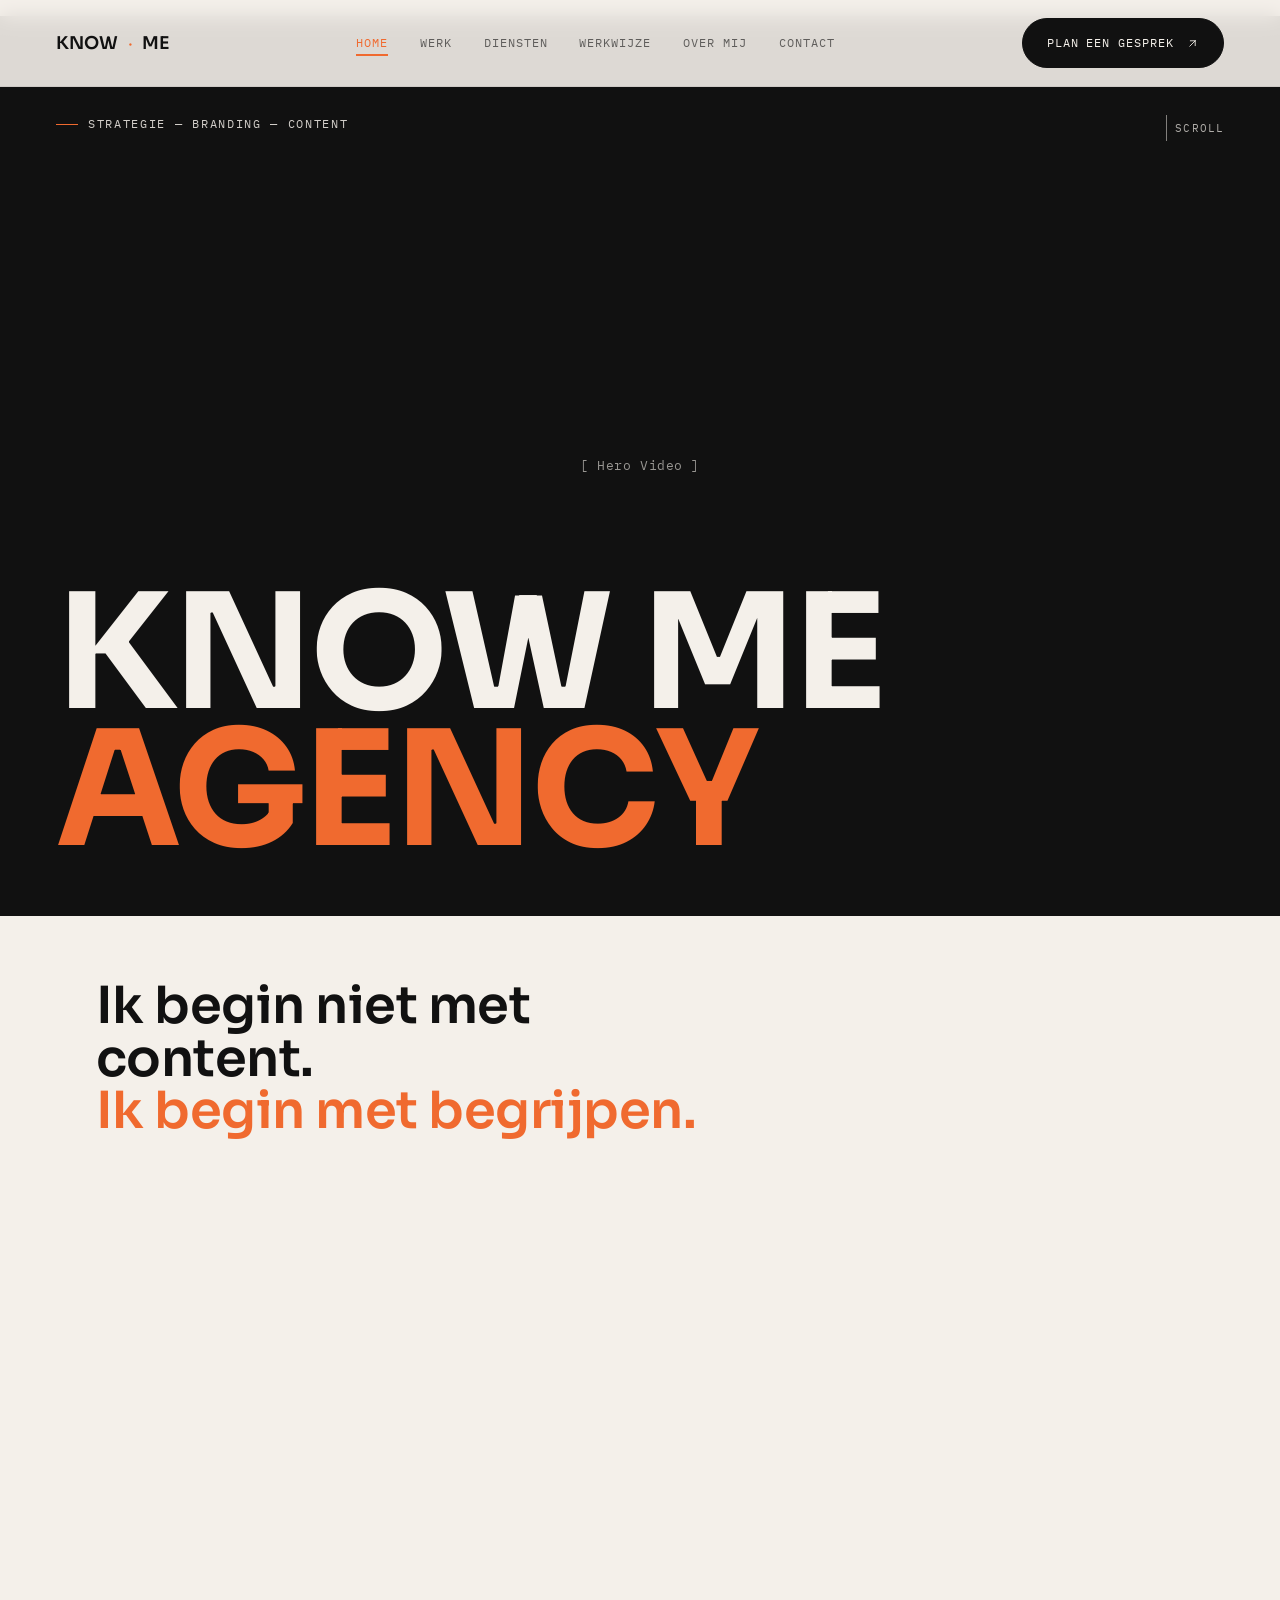
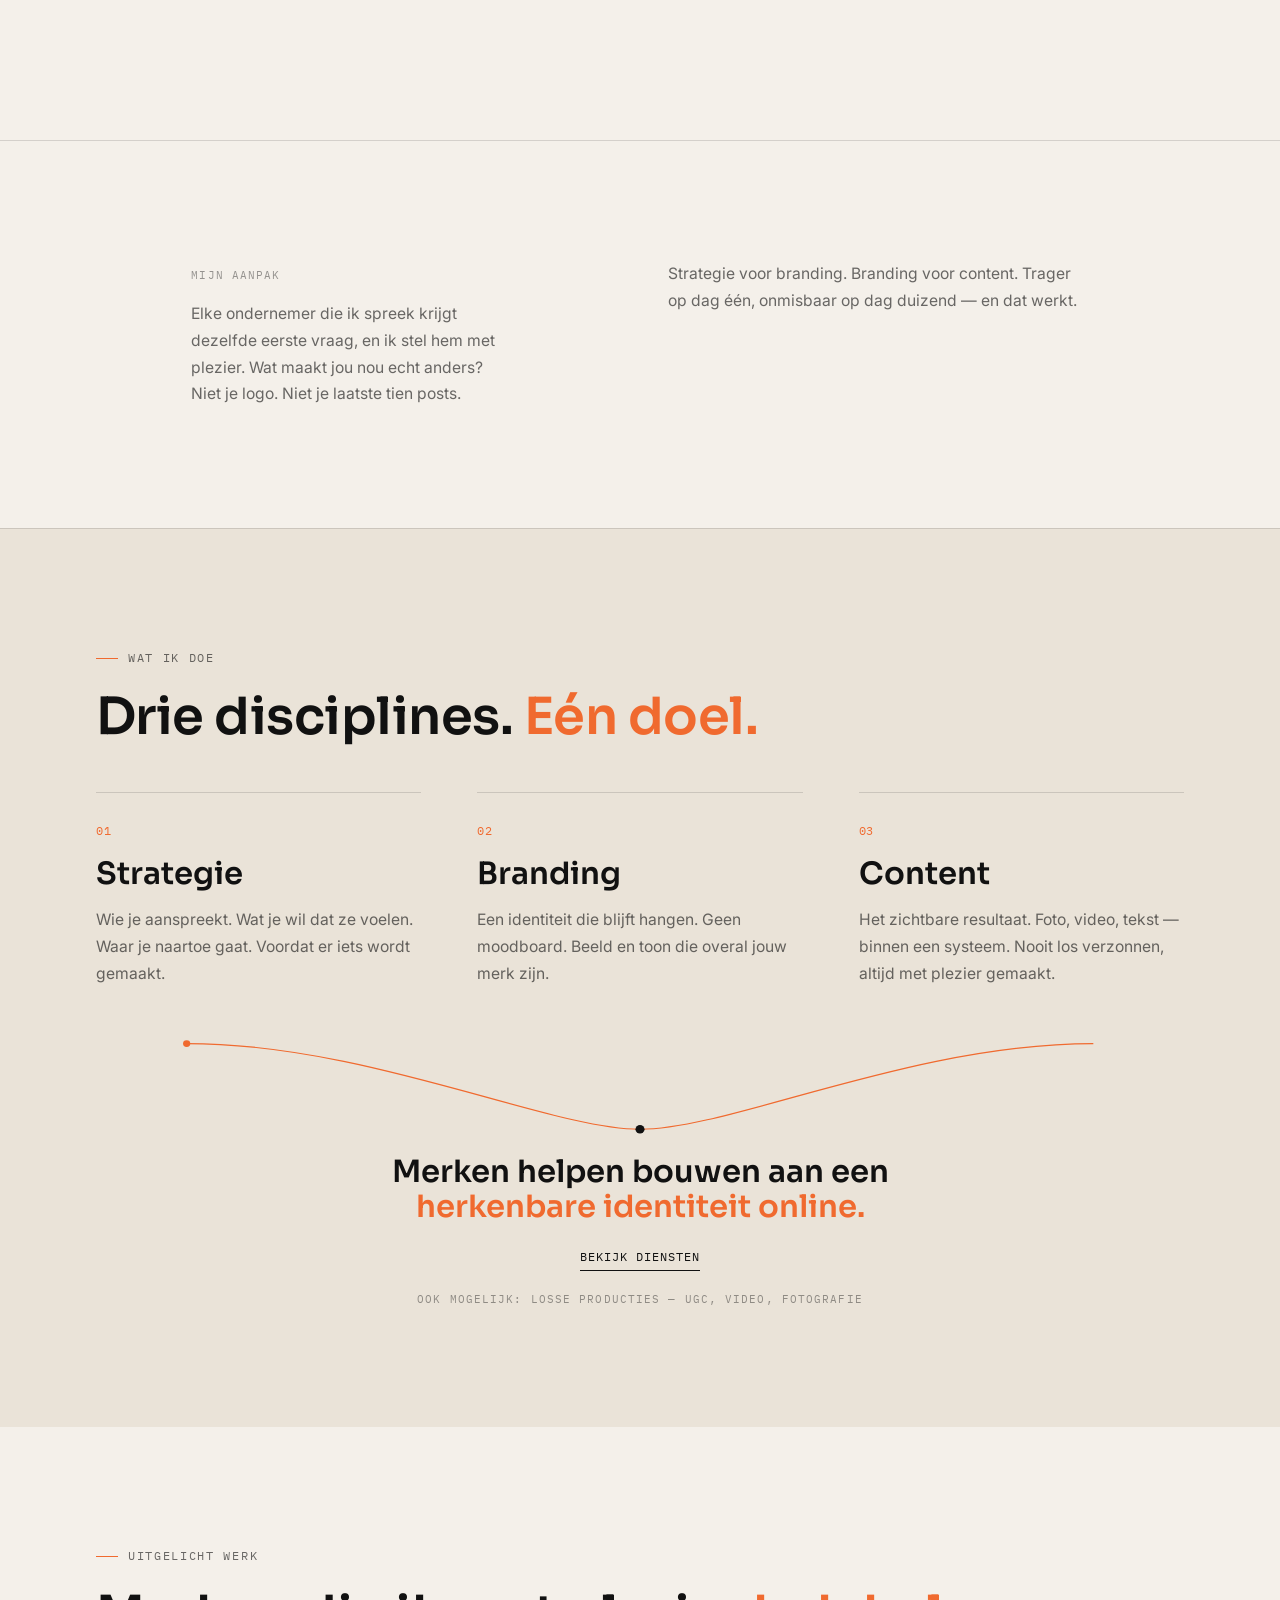
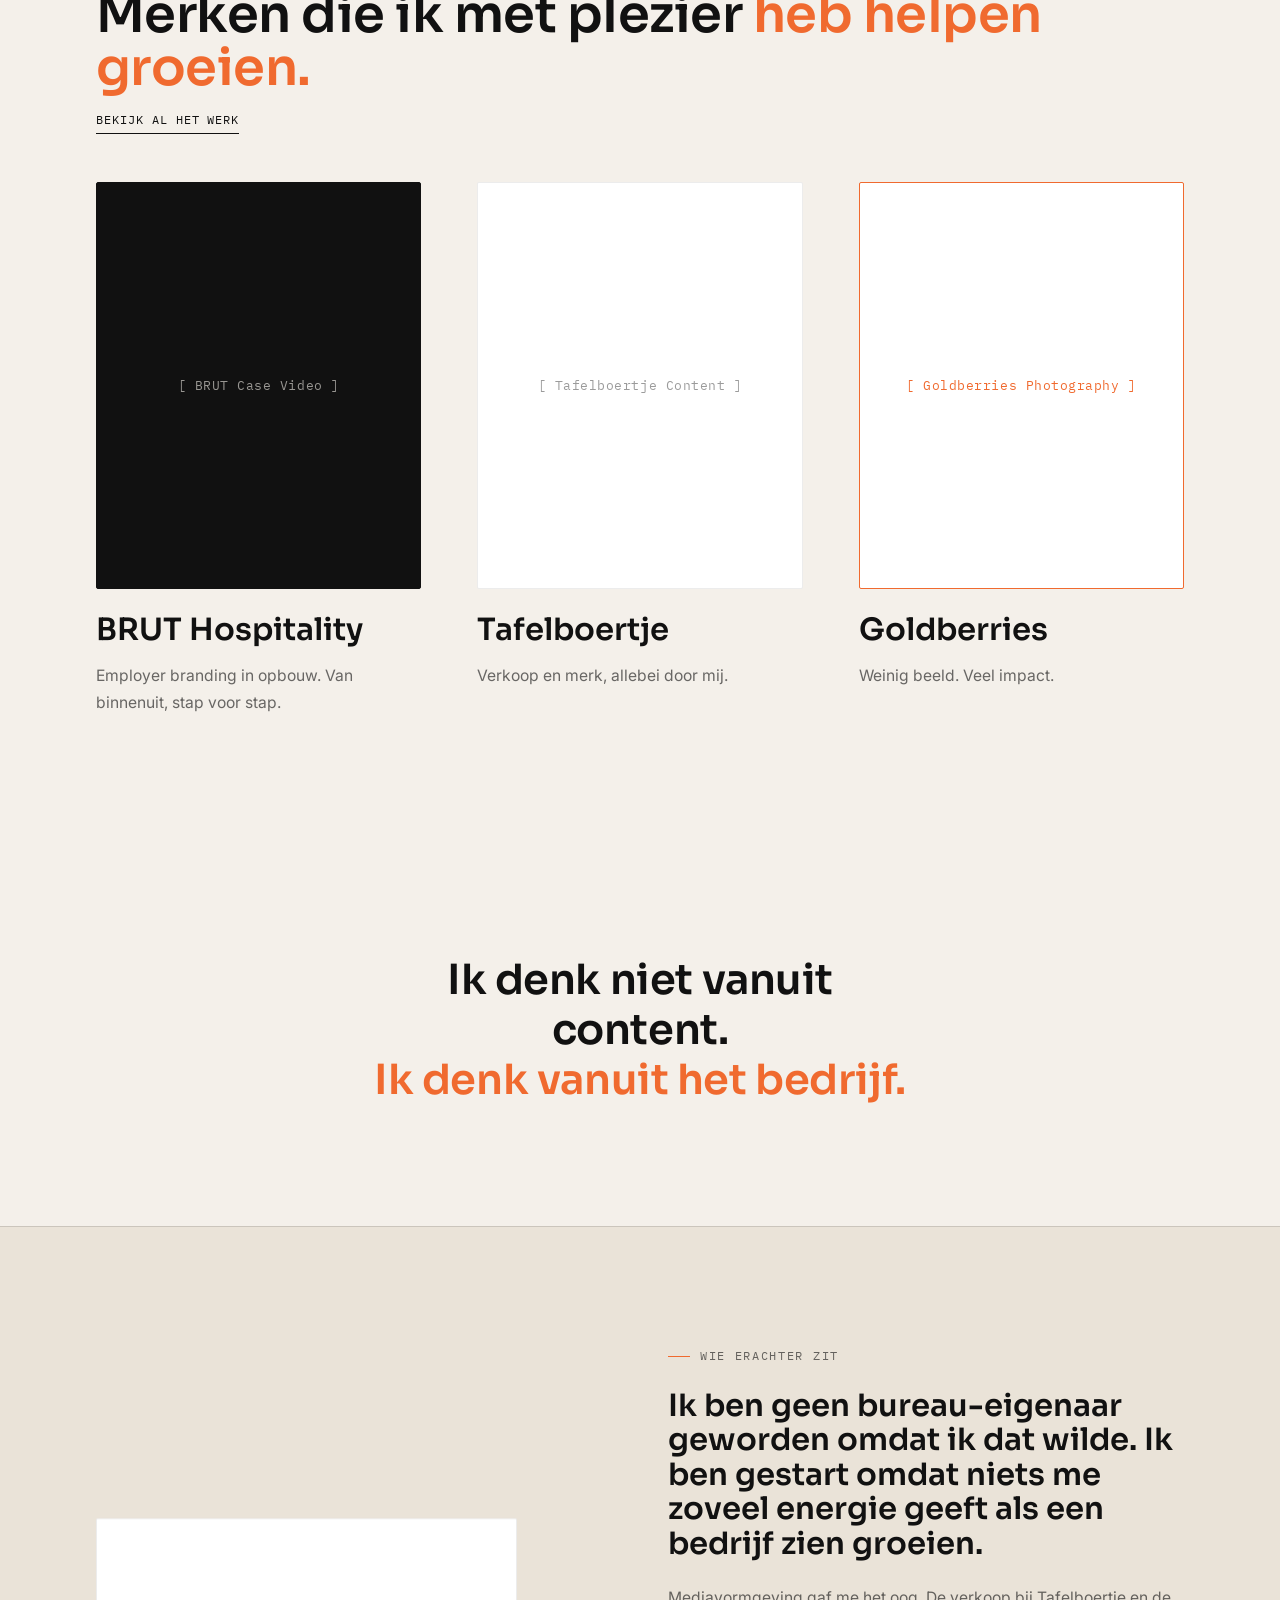
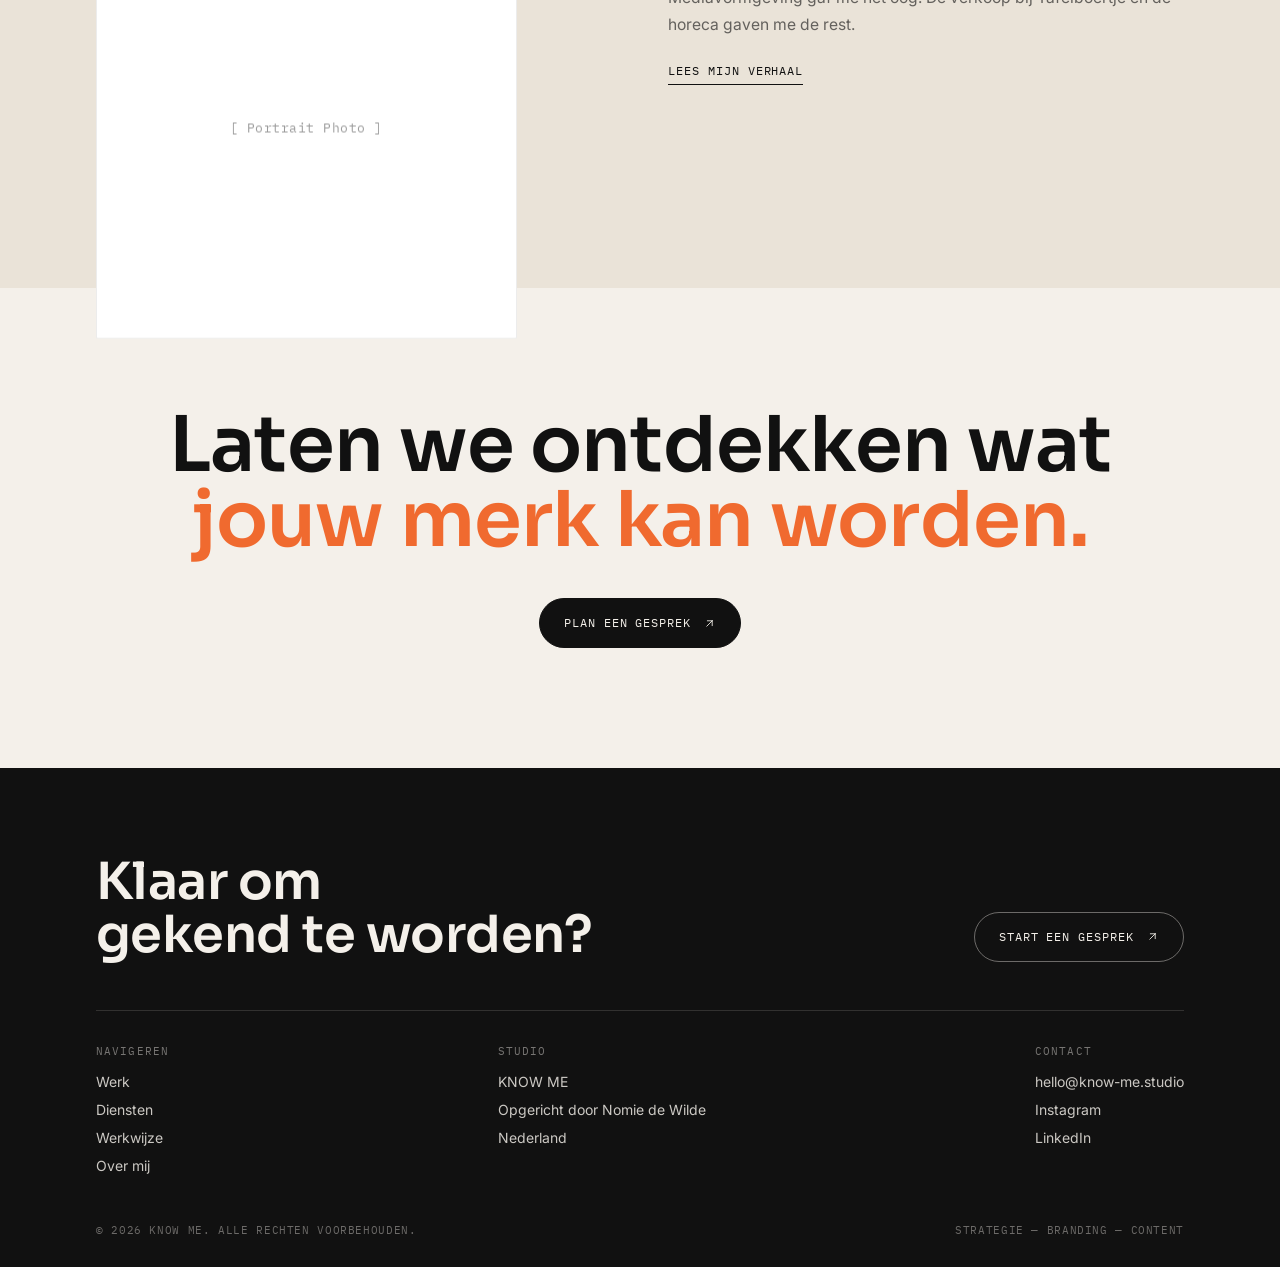
==== index.html @ 82c218c6 "Initial website" ====
<!doctype html>
<html lang="nl">
<head>
<meta charset="UTF-8">
<meta name="viewport" content="width=device-width, initial-scale=1.0">
<title>KNOW ME — Creatieve studio voor strategie, branding en content</title>
<meta name="description" content="KNOW ME is een creatieve studio opgericht door Nomie de Wilde. Ik begin niet met content — ik begin met begrijpen. Strategie, branding en content, in die volgorde.">
<link rel="canonical" href="https://www.know-me.studio/index.html">

<meta property="og:type" content="website">
<meta property="og:site_name" content="KNOW ME">
<meta property="og:title" content="KNOW ME — Creatieve studio voor strategie, branding en content">
<meta property="og:description" content="Ik begin niet met content. Ik begin met begrijpen. Strategie, branding en content — in die volgorde.">
<meta property="og:url" content="https://www.know-me.studio/index.html">
<meta property="og:image" content="https://www.know-me.studio/assets/images/og-image.jpg">
<meta property="og:locale" content="nl_NL">
<meta name="twitter:card" content="summary_large_image">
<meta name="twitter:title" content="KNOW ME — Creatieve studio voor strategie, branding en content">
<meta name="twitter:description" content="Ik begin niet met content. Ik begin met begrijpen.">
<meta name="twitter:image" content="https://www.know-me.studio/assets/images/og-image.jpg">

<meta name="theme-color" content="#111111">
<link rel="icon" href="favicon.ico" sizes="any">
<link rel="icon" href="assets/icons/favicon-32.png" type="image/png" sizes="32x32">
<link rel="apple-touch-icon" href="assets/icons/apple-touch-icon.png">
<link rel="manifest" href="site.webmanifest">

<link rel="preconnect" href="https://fonts.googleapis.com">
<link rel="preconnect" href="https://fonts.gstatic.com" crossorigin>
<link rel="stylesheet" href="assets/css/style.css">
</head>
<body>
<a href="#main" class="skip-link">Direct naar inhoud</a>

<header class="site-header">
  <a href="index.html" class="logo">KNOW<span class="dot">・</span>ME</a>
  <nav class="nav-desktop" aria-label="Hoofdnavigatie">
    <a href="index.html" aria-current="page">Home</a>
    <a href="work.html">Werk</a>
    <a href="services.html">Diensten</a>
    <a href="process.html">Werkwijze</a>
    <a href="about.html">Over mij</a>
    <a href="contact.html">Contact</a>
  </nav>
  <div class="nav-right">
    <a href="contact.html" class="btn">Plan een gesprek
      <svg class="arrow" viewBox="0 0 24 24" fill="none" stroke="currentColor" stroke-width="1.6" aria-hidden="true"><path d="M7 17L17 7M17 7H8M17 7V16" stroke-linecap="round" stroke-linejoin="round"/></svg>
    </a>
    <button class="nav-toggle" id="navToggle" aria-label="Menu openen" aria-expanded="false" aria-controls="navMobile"><span></span><span></span><span></span></button>
  </div>
</header>
<div class="nav-mobile" id="navMobile">
  <nav aria-label="Mobiele navigatie">
    <a href="index.html">Home</a>
    <a href="work.html">Werk</a>
    <a href="services.html">Diensten</a>
    <a href="process.html">Werkwijze</a>
    <a href="about.html">Over mij</a>
    <a href="contact.html">Contact</a>
  </nav>
</div>

<main id="main">

  <!--
    Hero media: replace the placeholder block below with the real video once available, e.g.
    <video autoplay muted loop playsinline poster="assets/images/hero-poster.jpg">
      <source src="assets/videos/hero.mp4" type="video/mp4">
    </video>
  -->
  <section class="hero-full">
    <div class="media tone-ink" aria-hidden="true"><span class="ph-label">[ Hero Video ]</span></div>
    <div class="hero-foot">
      <span class="eyebrow">Strategie — Branding — Content</span>
      <span class="scroll-cue"><span class="bar"></span>Scroll</span>
    </div>
    <div class="hero-copy">
      <h1 class="hero-word hero-mask"><span class="hero-word-inner">KNOW ME</span></h1>
      <h1 class="hero-word accent hero-mask"><span class="hero-word-inner">AGENCY</span></h1>
    </div>
  </section>

  <section class="section-tight">
    <div class="wrap">
      <p class="display-2" style="max-width:16ch;" data-reveal>Ik begin niet met content.<br><span class="italic">Ik begin met begrijpen.</span></p>
    </div>
  </section>

  <section class="section-mini">
    <div class="wrap">
      <div class="media ratio-cinema tone-ink" data-parallax="0.05" data-reveal><span class="ph-label">[ Behind the scenes ]</span></div>
    </div>
  </section>

  <section class="section divider">
    <div class="wrap">
      <div class="grid">
        <div style="grid-column:2 / span 4;" data-reveal>
          <span class="label">Mijn aanpak</span>
          <p class="body-m mt-16">Elke ondernemer die ik spreek krijgt dezelfde eerste vraag, en ik stel hem met plezier. Wat maakt jou nou echt anders? Niet je logo. Niet je laatste tien posts.</p>
        </div>
        <div style="grid-column:7 / span 5;" data-reveal>
          <p class="body-m">Strategie voor branding. Branding voor content. Trager op dag één, onmisbaar op dag duizend — en dat werkt.</p>
        </div>
      </div>
    </div>
  </section>

  <section class="section divider" style="background:var(--paper-deep);">
    <div class="wrap">
      <div class="eyebrow" data-reveal>Wat ik doe</div>
      <h2 class="display-2 mt-24" data-reveal>Drie disciplines. <span class="italic">Eén doel.</span></h2>
      <div class="grid mt-64" data-reveal-group>
        <div style="grid-column:span 4;" class="card" data-reveal><span class="seq-num" data-count="1">01</span><h3 class="display-3 mt-16">Strategie</h3><p class="body-m mt-16">Wie je aanspreekt. Wat je wil dat ze voelen. Waar je naartoe gaat. Voordat er iets wordt gemaakt.</p></div>
        <div style="grid-column:span 4;" class="card" data-reveal><span class="seq-num" data-count="2">02</span><h3 class="display-3 mt-16">Branding</h3><p class="body-m mt-16">Een identiteit die blijft hangen. Geen moodboard. Beeld en toon die overal jouw merk zijn.</p></div>
        <div style="grid-column:span 4;" class="card" data-reveal><span class="seq-num" data-count="3">03</span><h3 class="display-3 mt-16">Content</h3><p class="body-m mt-16">Het zichtbare resultaat. Foto, video, tekst — binnen een systeem. Nooit los verzonnen, altijd met plezier gemaakt.</p></div>
      </div>

      <div class="mt-64" data-reveal aria-hidden="true">
        <svg viewBox="0 0 1200 140" width="100%" height="120" preserveAspectRatio="none" style="overflow:visible;">
          <path id="converge-path" d="M 100 10 C 300 10, 500 110, 600 110 C 700 110, 900 10, 1100 10" fill="none" stroke="#F06A2F" stroke-width="1.4"/>
          <circle class="converge-dot" id="dot-start" cx="100" cy="10" r="4" fill="#F06A2F"/>
          <circle class="converge-dot" id="dot-mid" cx="600" cy="110" r="5" fill="#111111"/>
          <circle class="converge-dot" id="dot-end" cx="1100" cy="10" r="4" fill="#F06A2F"/>
        </svg>
      </div>

      <div class="grid" data-reveal>
        <div style="grid-column:4 / span 6;text-align:center;">
          <p class="display-3">Merken helpen bouwen aan een <span class="italic">herkenbare identiteit online.</span></p>
          <a href="services.html" class="text-link mt-32" style="margin-top:24px;">Bekijk diensten</a>
          <p class="label mt-24" style="margin-top:20px;">Ook mogelijk: losse producties — UGC, video, fotografie</p>
        </div>
      </div>
    </div>
  </section>

  <section class="section">
    <div class="wrap">
      <div class="flex justify-between items-center" style="flex-wrap:wrap;gap:16px;">
        <div><div class="eyebrow" data-reveal>Uitgelicht werk</div><h2 class="display-2 mt-24" data-reveal>Merken die ik met plezier <span class="italic">heb helpen groeien.</span></h2></div>
        <a href="work.html" class="text-link hide-mobile" data-reveal>Bekijk al het werk</a>
      </div>
      <div class="grid mt-64" data-reveal-group>
        <a href="case-brut.html" style="grid-column:span 4;" data-reveal>
          <div class="media ratio-portrait tone-ink"><span class="ph-label">[ BRUT Case Video ]</span></div>
          <h3 class="display-3 mt-24">BRUT Hospitality</h3><p class="body-m mt-16">Employer branding in opbouw. Van binnenuit, stap voor stap.</p>
        </a>
        <a href="case-tafelboertje.html" style="grid-column:span 4;" data-reveal>
          <div class="media ratio-portrait"><span class="ph-label">[ Tafelboertje Content ]</span></div>
          <h3 class="display-3 mt-24">Tafelboertje</h3><p class="body-m mt-16">Verkoop en merk, allebei door mij.</p>
        </a>
        <a href="case-goldberries.html" style="grid-column:span 4;" data-reveal>
          <div class="media ratio-portrait tone-accent"><span class="ph-label">[ Goldberries Photography ]</span></div>
          <h3 class="display-3 mt-24">Goldberries</h3><p class="body-m mt-16">Weinig beeld. Veel impact.</p>
        </a>
      </div>
    </div>
  </section>

  <section class="section pull-quote">
    <div class="wrap">
      <p data-reveal>Ik denk niet vanuit content.<br><span class="italic">Ik denk vanuit het bedrijf.</span></p>
    </div>
  </section>

  <section class="section divider" style="background:var(--paper-deep);">
    <div class="wrap">
      <div class="grid">
        <div style="grid-column:span 5;" data-reveal>
          <div class="media ratio-square" data-parallax="0.04"><span class="ph-label">[ Portrait Photo ]</span></div>
        </div>
        <div style="grid-column:7 / span 6;" data-reveal>
          <div class="eyebrow">Wie erachter zit</div>
          <p class="display-3 mt-24">Ik ben geen bureau-eigenaar geworden omdat ik dat wilde. Ik ben gestart omdat niets me zoveel energie geeft als een bedrijf zien groeien.</p>
          <p class="body-m mt-24">Mediavormgeving gaf me het oog. De verkoop bij Tafelboertje en de horeca gaven me de rest.</p>
          <a href="about.html" class="text-link mt-32" style="margin-top:24px;">Lees mijn verhaal</a>
        </div>
      </div>
    </div>
  </section>

  <section class="section">
    <div class="wrap" style="text-align:center;">
      <h2 class="display-1" data-reveal>Laten we ontdekken wat<br><span class="italic">jouw merk kan worden.</span></h2>
      <a href="contact.html" class="btn mt-64" style="margin-top:40px;" data-reveal>Plan een gesprek
        <svg class="arrow" viewBox="0 0 24 24" fill="none" stroke="currentColor" stroke-width="1.6" aria-hidden="true"><path d="M7 17L17 7M17 7H8M17 7V16" stroke-linecap="round" stroke-linejoin="round"/></svg>
      </a>
    </div>
  </section>

</main>

<footer class="site-footer">
  <div class="wrap">
    <div class="footer-cta">
      <h2 class="display-2">Klaar om<br>gekend te worden?</h2>
      <a href="contact.html" class="btn ghost" style="border-color:rgba(244,240,234,.4);color:var(--paper);">Start een gesprek
        <svg class="arrow" viewBox="0 0 24 24" fill="none" stroke="currentColor" stroke-width="1.6" aria-hidden="true"><path d="M7 17L17 7M17 7H8M17 7V16" stroke-linecap="round" stroke-linejoin="round"/></svg>
      </a>
    </div>
    <div class="footer-grid">
      <div class="footer-col"><span class="label">Navigeren</span><a href="work.html">Werk</a><a href="services.html">Diensten</a><a href="process.html">Werkwijze</a><a href="about.html">Over mij</a></div>
      <div class="footer-col"><span class="label">Studio</span><p>KNOW ME</p><p>Opgericht door Nomie de Wilde</p><p>Nederland</p></div>
      <div class="footer-col"><span class="label">Contact</span><a href="mailto:hello@know-me.studio">hello@know-me.studio</a><a href="https://instagram.com" target="_blank" rel="noopener noreferrer">Instagram</a><a href="https://linkedin.com" target="_blank" rel="noopener noreferrer">LinkedIn</a></div>
    </div>
    <div class="footer-bottom"><span>© <span data-year></span> KNOW ME. Alle rechten voorbehouden.</span><span>Strategie — Branding — Content</span></div>
  </div>
</footer>

<script src="assets/js/script.js"></script>
</body>
</html>
---- assets/css/style.css ----
/* ==========================================================================
   KNOW ME — production stylesheet
   Brand tokens: #F4F0EA / #111111 / #F06A2F / #FDCB93 / #FFFFFF
   Fonts: Sora (display) + Inter (body) + IBM Plex Mono (labels)
   ========================================================================== */

@import url('https://fonts.googleapis.com/css2?family=Sora:wght@400;500;600;700;800&family=Inter:wght@400;500;600&family=IBM+Plex+Mono:wght@400;500&display=swap');

:root{
  --paper:#F4F0EA; --paper-deep:#EAE3D8; --white:#FFFFFF;
  --ink:#111111; --ink-soft:rgba(17,17,17,.62); --ink-faint:rgba(17,17,17,.42);
  --accent:#F06A2F; --accent-soft:#FDCB93;
  --line:rgba(17,17,17,.14); --line-soft:rgba(17,17,17,.08);
  --display:'Sora','Neue Montreal',-apple-system,sans-serif;
  --body:'Inter',-apple-system,sans-serif;
  --mono:'IBM Plex Mono',ui-monospace,monospace;
  --gutter:clamp(20px,5vw,56px); --maxw:1200px; --ease:cubic-bezier(.16,.8,.24,1);
}

*{box-sizing:border-box;}
html{scroll-behavior:smooth;}
body{margin:0;background:var(--paper);color:var(--ink);font-family:var(--body);line-height:1.5;-webkit-font-smoothing:antialiased;}
img,svg{display:block;max-width:100%;}
a{color:inherit;text-decoration:none;}
button{font-family:inherit;cursor:pointer;}
ul{margin:0;padding:0;list-style:none;}
h1,h2,h3,p{margin:0;}
::selection{background:var(--accent);color:var(--white);}
.wrap{max-width:var(--maxw);margin:0 auto;padding:0 var(--gutter);}

/* skip link — accessibility */
.skip-link{position:absolute;left:-999px;top:auto;background:var(--ink);color:var(--paper);padding:12px 20px;z-index:1000;font-family:var(--mono);font-size:13px;border-radius:0 0 4px 0;}
.skip-link:focus{left:0;top:0;}

/* focus visibility */
a:focus-visible,button:focus-visible,input:focus-visible,textarea:focus-visible{outline:2px solid var(--accent);outline-offset:3px;}

.eyebrow{font-family:var(--mono);font-size:12px;letter-spacing:.14em;text-transform:uppercase;color:var(--ink-soft);display:flex;align-items:center;gap:10px;}
.eyebrow::before{content:'';width:22px;height:1px;background:var(--accent);display:inline-block;}
.display-1{font-family:var(--display);font-weight:600;font-size:clamp(2.3rem,6vw,5.6rem);line-height:.98;letter-spacing:-.01em;}
.display-2{font-family:var(--display);font-weight:600;font-size:clamp(1.9rem,4vw,3.4rem);line-height:1.03;letter-spacing:-.01em;}
.display-3{font-family:var(--display);font-weight:600;font-size:clamp(1.4rem,2.4vw,2.1rem);line-height:1.12;}
.italic{font-style:normal;font-weight:600;color:var(--accent);}
.lede{font-size:clamp(1.02rem,1.5vw,1.25rem);line-height:1.55;color:var(--ink-soft);max-width:46ch;}
.body-l{font-size:1.05rem;line-height:1.65;color:var(--ink-soft);max-width:56ch;}
.body-m{font-size:.98rem;line-height:1.7;color:var(--ink-soft);max-width:52ch;}
.label{font-family:var(--mono);font-size:11px;letter-spacing:.1em;text-transform:uppercase;color:var(--ink-faint);}

.btn{display:inline-flex;align-items:center;gap:12px;font-family:var(--mono);font-size:12px;letter-spacing:.08em;text-transform:uppercase;padding:15px 24px;border-radius:100px;background:var(--ink);color:var(--paper);border:1px solid var(--ink);transition:background .35s var(--ease),transform .35s var(--ease);}
.btn:hover{background:var(--accent);border-color:var(--accent);transform:translateY(-2px);}
.btn.ghost{background:transparent;color:var(--ink);border-color:var(--ink);}
.btn.ghost:hover{background:var(--ink);color:var(--paper);}
.btn svg{width:13px;height:13px;transition:transform .35s var(--ease);}
.btn:hover svg{transform:translate(3px,-3px);}
.text-link{display:inline-flex;align-items:center;gap:8px;font-family:var(--mono);font-size:12px;letter-spacing:.08em;text-transform:uppercase;padding-bottom:4px;border-bottom:1px solid var(--ink);border-top:none;border-left:none;border-right:none;background:none;cursor:pointer;color:var(--ink);transition:color .3s var(--ease),gap .3s var(--ease);}
.text-link:hover{color:var(--accent);border-color:var(--accent);gap:12px;}

/* ---------- nav ---------- */
.site-header{position:sticky;top:0;z-index:100;display:flex;align-items:center;justify-content:space-between;padding:18px var(--gutter);background:rgba(244,240,234,.9);backdrop-filter:blur(10px);border-bottom:1px solid var(--line-soft);}
.logo{font-family:var(--display);font-weight:600;font-size:1.1rem;display:flex;align-items:baseline;gap:6px;color:var(--ink);}
.logo .dot{color:var(--accent);font-size:.7em;}
.nav-desktop{display:flex;align-items:center;gap:32px;}
.nav-desktop a{font-family:var(--mono);font-size:12px;letter-spacing:.08em;text-transform:uppercase;background:none;border:none;padding:4px 0;color:var(--ink-soft);position:relative;transition:color .3s var(--ease);}
.nav-desktop a::after{content:'';position:absolute;left:0;right:100%;bottom:0;height:2px;background:var(--accent);transition:right .35s var(--ease);}
.nav-desktop a:hover,.nav-desktop a[aria-current="page"]{color:var(--accent);}
.nav-desktop a:hover::after,.nav-desktop a[aria-current="page"]::after{right:0;}
.nav-right{display:flex;align-items:center;gap:24px;}
.nav-toggle{display:none;width:42px;height:42px;border-radius:50%;border:1px solid var(--ink);background:transparent;position:relative;}
.nav-toggle span{position:absolute;left:12px;right:12px;height:1px;background:var(--ink);transition:transform .3s var(--ease),opacity .3s var(--ease);}
.nav-toggle span:nth-child(1){top:16px;} .nav-toggle span:nth-child(2){top:21px;} .nav-toggle span:nth-child(3){top:26px;}
.nav-toggle.open span:nth-child(1){transform:translateY(5px) rotate(45deg);}
.nav-toggle.open span:nth-child(2){opacity:0;}
.nav-toggle.open span:nth-child(3){transform:translateY(-5px) rotate(-45deg);}
.nav-mobile{position:fixed;inset:0;top:65px;z-index:99;background:var(--ink);color:var(--paper);display:none;flex-direction:column;justify-content:center;padding:var(--gutter);}
.nav-mobile.open{display:flex;}
.nav-mobile a{font-family:var(--display);font-size:2rem;font-weight:600;padding:12px 0;border-bottom:1px solid rgba(244,240,234,.15);display:block;color:var(--paper);}
@media (max-width:900px){ .nav-desktop,.nav-right .btn{display:none;} .nav-toggle{display:block;} }

/* ---------- layout ---------- */
section{position:relative;}
.section{padding:clamp(56px,10vw,120px) 0;}
.section-tight{padding:clamp(32px,5vw,64px) 0;}
.section-mini{padding:clamp(20px,3vw,36px) 0;}
.divider{border-top:1px solid var(--line);}
.grid{display:grid;gap:var(--gutter);grid-template-columns:repeat(12,1fr);}
@media (max-width:900px){ .grid{grid-template-columns:repeat(4,1fr);} .grid>*{grid-column:1/-1 !important;} }

/* ---------- full-screen hero ---------- */
.hero-full{height:100svh;min-height:560px;position:relative;overflow:hidden;margin-top:-71px;padding-top:71px;}
.hero-full .media{position:absolute;inset:0;border-radius:0;border:0;height:100%;}
.hero-full video{position:absolute;inset:0;width:100%;height:100%;object-fit:cover;}
.hero-copy{position:absolute;left:0;right:0;bottom:0;padding:0 var(--gutter) clamp(28px,5vw,56px);z-index:2;}
.hero-word{font-family:var(--display);font-weight:700;letter-spacing:-.02em;line-height:.86;font-size:clamp(3.4rem,13vw,10rem);color:var(--paper);}
.hero-word.accent{color:var(--accent);}
.hero-foot{position:absolute;left:0;right:0;top:calc(71px + clamp(16px,3vw,28px));padding:0 var(--gutter);z-index:2;display:flex;justify-content:space-between;align-items:flex-start;gap:16px;flex-wrap:wrap;}
.hero-foot .eyebrow{color:rgba(244,240,234,.85);}
.hero-foot .eyebrow::before{background:var(--accent);}
.scroll-cue{font-family:var(--mono);font-size:11px;letter-spacing:.1em;text-transform:uppercase;color:rgba(244,240,234,.7);display:flex;align-items:center;gap:8px;}
.scroll-cue .bar{width:1px;height:26px;background:rgba(244,240,234,.5);position:relative;overflow:hidden;}
.scroll-cue .bar::after{content:'';position:absolute;top:-100%;left:0;right:0;height:100%;background:var(--accent);animation:scrollcue 1.8s var(--ease) infinite;}
@keyframes scrollcue{0%{top:-100%;}60%{top:100%;}100%{top:100%;}}

/* ---------- media placeholders (swap for real photography/video when available) ---------- */
.media{position:relative;overflow:hidden;border-radius:2px;background:var(--white);border:1px solid var(--line-soft);display:flex;align-items:center;justify-content:center;}
.media.tone-accent{background:var(--white);border:1px solid var(--accent);}
.media.tone-ink{background:var(--ink);border:1px solid var(--ink);}
.media .ph-label{font-family:var(--mono);font-size:clamp(11px,1.1vw,13px);letter-spacing:.04em;color:var(--ink-faint);text-align:center;padding:16px;}
.media.tone-ink .ph-label{color:rgba(244,240,234,.6);}
.media.tone-accent .ph-label{color:var(--accent);}
.media.ratio-square{aspect-ratio:1/1;} .media.ratio-portrait{aspect-ratio:4/5;} .media.ratio-wide{aspect-ratio:16/9;}
.media.ratio-hero{aspect-ratio:5/6;} .media.ratio-cinema{aspect-ratio:21/9;} .media.ratio-tall{aspect-ratio:3/4;}

/* ---------- scroll reveals ---------- */
[data-reveal]{opacity:0;transform:translateY(22px);transition:opacity .7s var(--ease),transform .7s var(--ease);}
[data-reveal].in{opacity:1;transform:translateY(0);}
[data-reveal-group] [data-reveal]{transition-delay:var(--d,0ms);}

.card{border-top:1px solid var(--line);padding-top:24px;}
.seq-num{font-family:var(--mono);font-size:12px;color:var(--accent);letter-spacing:.05em;}

.pull-quote{text-align:center;}
.pull-quote p{font-family:var(--display);font-weight:600;font-size:clamp(1.5rem,3.4vw,2.6rem);line-height:1.2;letter-spacing:-.01em;max-width:18ch;margin:0 auto;}

/* ---------- footer ---------- */
.site-footer{background:var(--ink);color:var(--paper);padding:clamp(48px,7vw,88px) 0 28px;}
.site-footer a,.site-footer button{color:var(--paper);}
.footer-cta{display:flex;align-items:flex-end;justify-content:space-between;gap:32px;flex-wrap:wrap;padding-bottom:48px;border-bottom:1px solid rgba(244,240,234,.14);margin-bottom:32px;}
.footer-grid{display:flex;justify-content:space-between;gap:32px;flex-wrap:wrap;}
.footer-col .label{color:rgba(244,240,234,.45);margin-bottom:12px;display:block;}
.footer-col a,.footer-col p{font-size:14px;color:rgba(244,240,234,.82);display:block;margin-bottom:7px;}
.footer-col a:hover{color:var(--accent-soft);}
.footer-bottom{display:flex;justify-content:space-between;align-items:center;margin-top:40px;flex-wrap:wrap;gap:12px;font-family:var(--mono);font-size:10.5px;letter-spacing:.06em;text-transform:uppercase;color:rgba(244,240,234,.4);}

/* ---------- case studies ---------- */
.case-meta{display:flex;flex-wrap:wrap;gap:36px;padding:26px 0;border-top:1px solid var(--line);border-bottom:1px solid var(--line);}
.case-meta .item .label{margin-bottom:6px;display:block;}
.case-meta .item p{font-size:14px;}
.quote-block{border-left:2px solid var(--accent);padding-left:24px;}
.quote-block p{font-family:var(--display);font-weight:600;font-size:clamp(1.2rem,2vw,1.7rem);line-height:1.35;color:var(--ink);}
.quote-block cite{display:block;margin-top:14px;font-family:var(--mono);font-style:normal;font-size:10.5px;letter-spacing:.08em;text-transform:uppercase;color:var(--ink-faint);}
.case-pagination{display:flex;justify-content:space-between;gap:20px;flex-wrap:wrap;padding:28px 0;}
.case-pagination a{font-family:var(--mono);font-size:11px;letter-spacing:.08em;text-transform:uppercase;display:flex;flex-direction:column;gap:6px;color:var(--ink);}
.case-pagination a span:first-child{color:var(--ink-faint);}
.case-pagination a span:last-child{font-family:var(--display);font-weight:600;font-size:1.3rem;letter-spacing:0;text-transform:none;}
.case-pagination a.next{align-items:flex-end;text-align:right;}
.case-pagination a:hover span:last-child{color:var(--accent);}
.case-section{padding:clamp(48px,8vw,96px) 0;}

/* ---------- contact form ---------- */
.field{position:relative;margin-bottom:26px;}
.field input,.field textarea{width:100%;background:transparent;border:0;border-bottom:1px solid var(--line);padding:12px 2px;font-family:var(--body);font-size:1rem;color:var(--ink);resize:vertical;transition:border-color .3s var(--ease);}
.field textarea{min-height:100px;}
.field input:focus,.field textarea:focus{border-color:var(--ink);outline:none;}
.field label{font-family:var(--mono);font-size:10.5px;letter-spacing:.08em;text-transform:uppercase;color:var(--ink-faint);display:block;margin-bottom:8px;}
.form-status{font-family:var(--mono);font-size:11px;letter-spacing:.06em;color:var(--ink-faint);margin-top:16px;display:none;}
.form-status.show{display:block;}

/* ---------- utilities ---------- */
.mt-16{margin-top:16px;} .mt-24{margin-top:24px;} .mt-32{margin-top:32px;} .mt-48{margin-top:40px;} .mt-64{margin-top:48px;}
.flex{display:flex;} .items-center{align-items:center;} .justify-between{justify-content:space-between;}
.gap-16{gap:16px;} .gap-24{gap:24px;}
.hide-mobile{}
@media(max-width:700px){ .hide-mobile{display:none;} .hero-word{font-size:clamp(2.6rem,15vw,4rem);} }
.arrow{width:13px;height:13px;}

/* ---------- premium motion: hero cinematic zoom + text reveal ---------- */
.hero-full .media{animation:heroZoom 25s ease-out forwards;}
@keyframes heroZoom{from{transform:scale(1.12);}to{transform:scale(1);}}
.hero-mask{overflow:hidden;}
.hero-word-inner{display:block;transform:translateY(115%);animation:heroWordIn 1.1s cubic-bezier(.16,.8,.24,1) forwards;animation-delay:.15s;}
.hero-word.accent .hero-word-inner{animation-delay:.32s;}
@keyframes heroWordIn{to{transform:translateY(0);}}

/* eyebrow: line draws in on reveal instead of sitting there static */
.eyebrow[data-reveal]::before{width:0;transition:width .6s var(--ease) .15s;}
.eyebrow[data-reveal].in::before{width:22px;}

/* parallax hook (JS-driven) */
[data-parallax]{will-change:transform;}

/* process: line draws downward as you scroll through the steps; milestones appear as it reaches them */
#processTrack{position:relative;}
.process-thread{position:absolute;left:27px;top:0;bottom:0;width:2px;background:var(--line);z-index:0;}
.process-thread-fill{position:absolute;top:0;left:0;width:100%;height:0%;background:var(--accent);}
@media(max-width:900px){ .process-thread{display:none;} }
#processTrack .milestone{opacity:0;transform:translateX(-14px);transition:opacity .55s var(--ease),transform .55s var(--ease);position:relative;z-index:1;}
#processTrack .milestone.milestone-in{opacity:1;transform:translateX(0);}

/* image reveal mask: media wipes into view instead of fading like text does */
.media[data-reveal]{opacity:1;transform:none;clip-path:inset(0 0 100% 0);transition:clip-path .9s var(--ease);}
.media[data-reveal].in{clip-path:inset(0 0 0% 0);}

/* signature orange line: dots grow in, choreographed by JS, never on hover, never looping */
.converge-dot{opacity:0;transform:scale(.25);transform-box:fill-box;transform-origin:center;transition:opacity .5s var(--ease),transform .55s cubic-bezier(.34,1.4,.64,1);}
.converge-dot.in{opacity:1;transform:scale(1);}

/* proof strip inside case studies: strategy documents, canva files, meta ads, etc. */
.proof-strip{display:grid;grid-template-columns:repeat(auto-fit,minmax(150px,1fr));gap:var(--gutter);}
.proof-strip .media{aspect-ratio:4/3;}

@media (prefers-reduced-motion: reduce){
  .hero-full .media{animation:none;}
  .hero-word-inner{animation:none;transform:none;}
  .scroll-cue .bar::after{animation:none;}
  [data-reveal]{transition:opacity .3s linear;transform:none;}
  html{scroll-behavior:auto;}
}
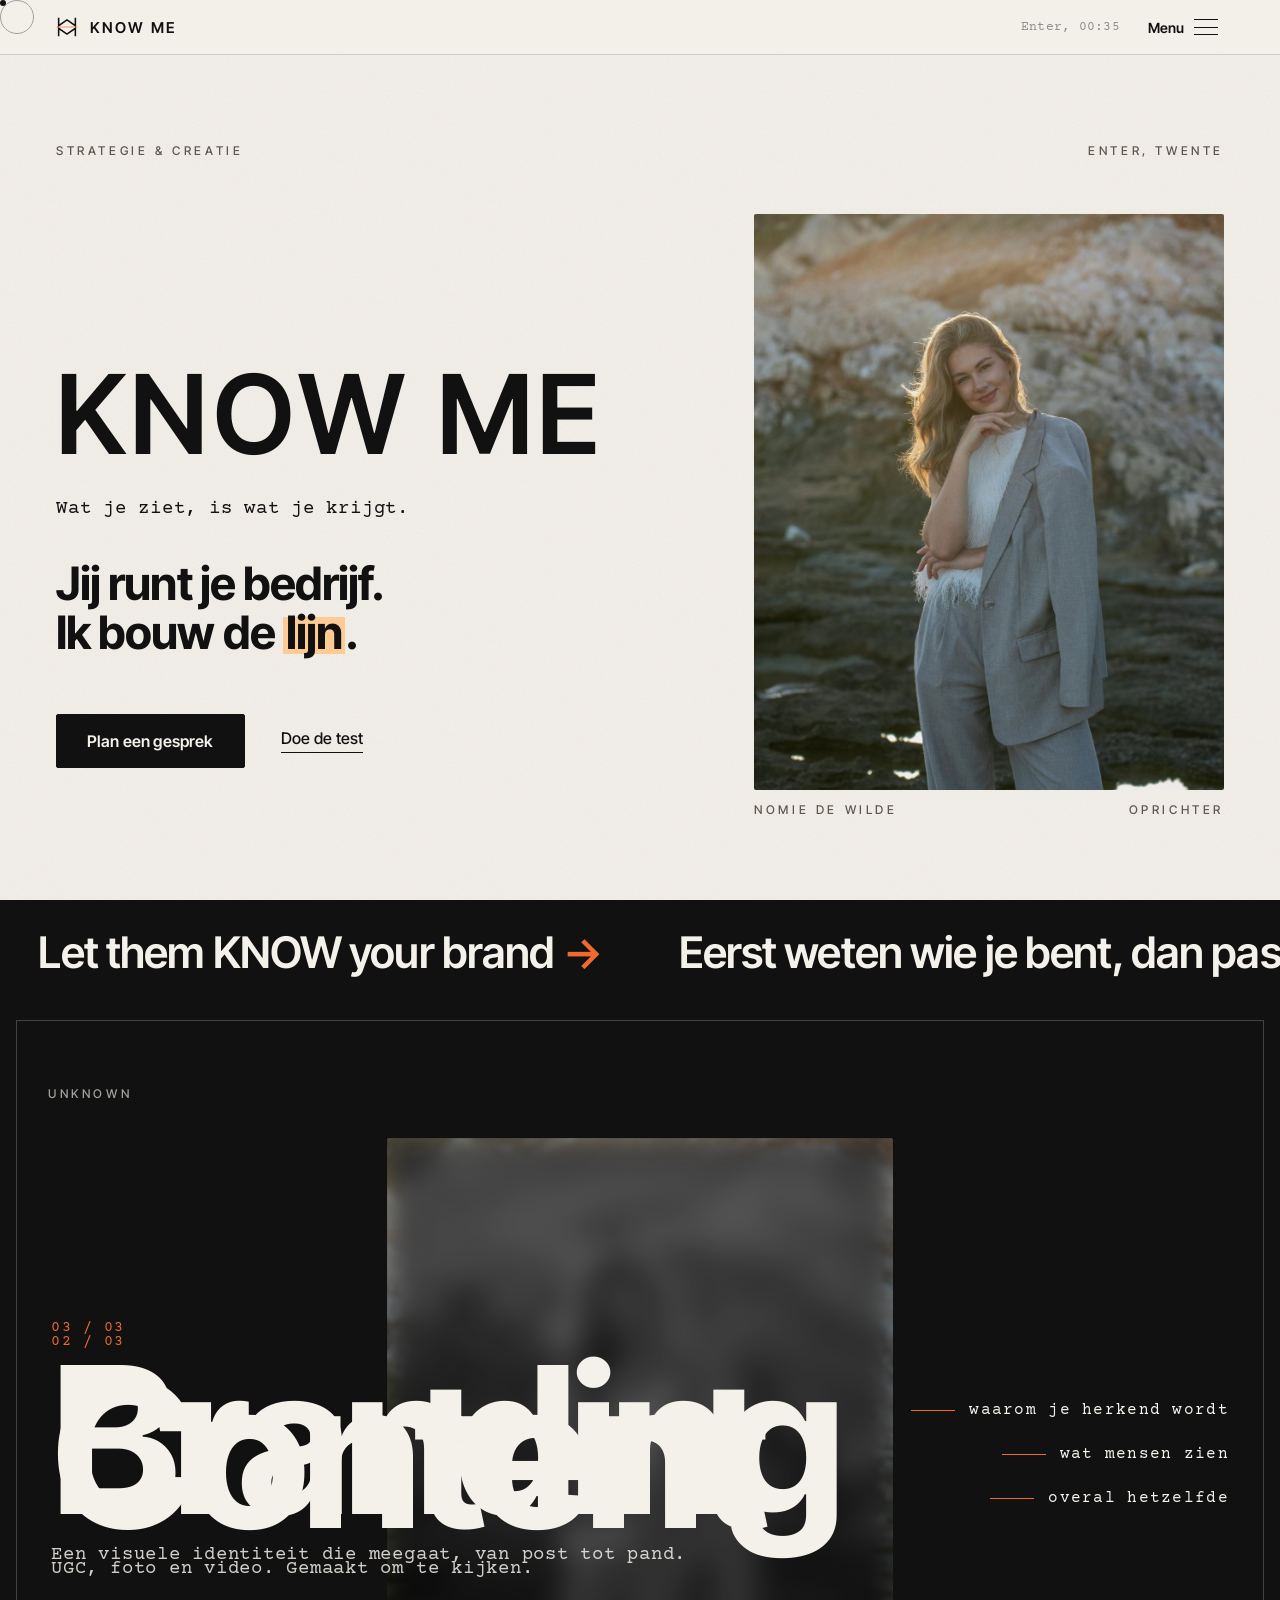
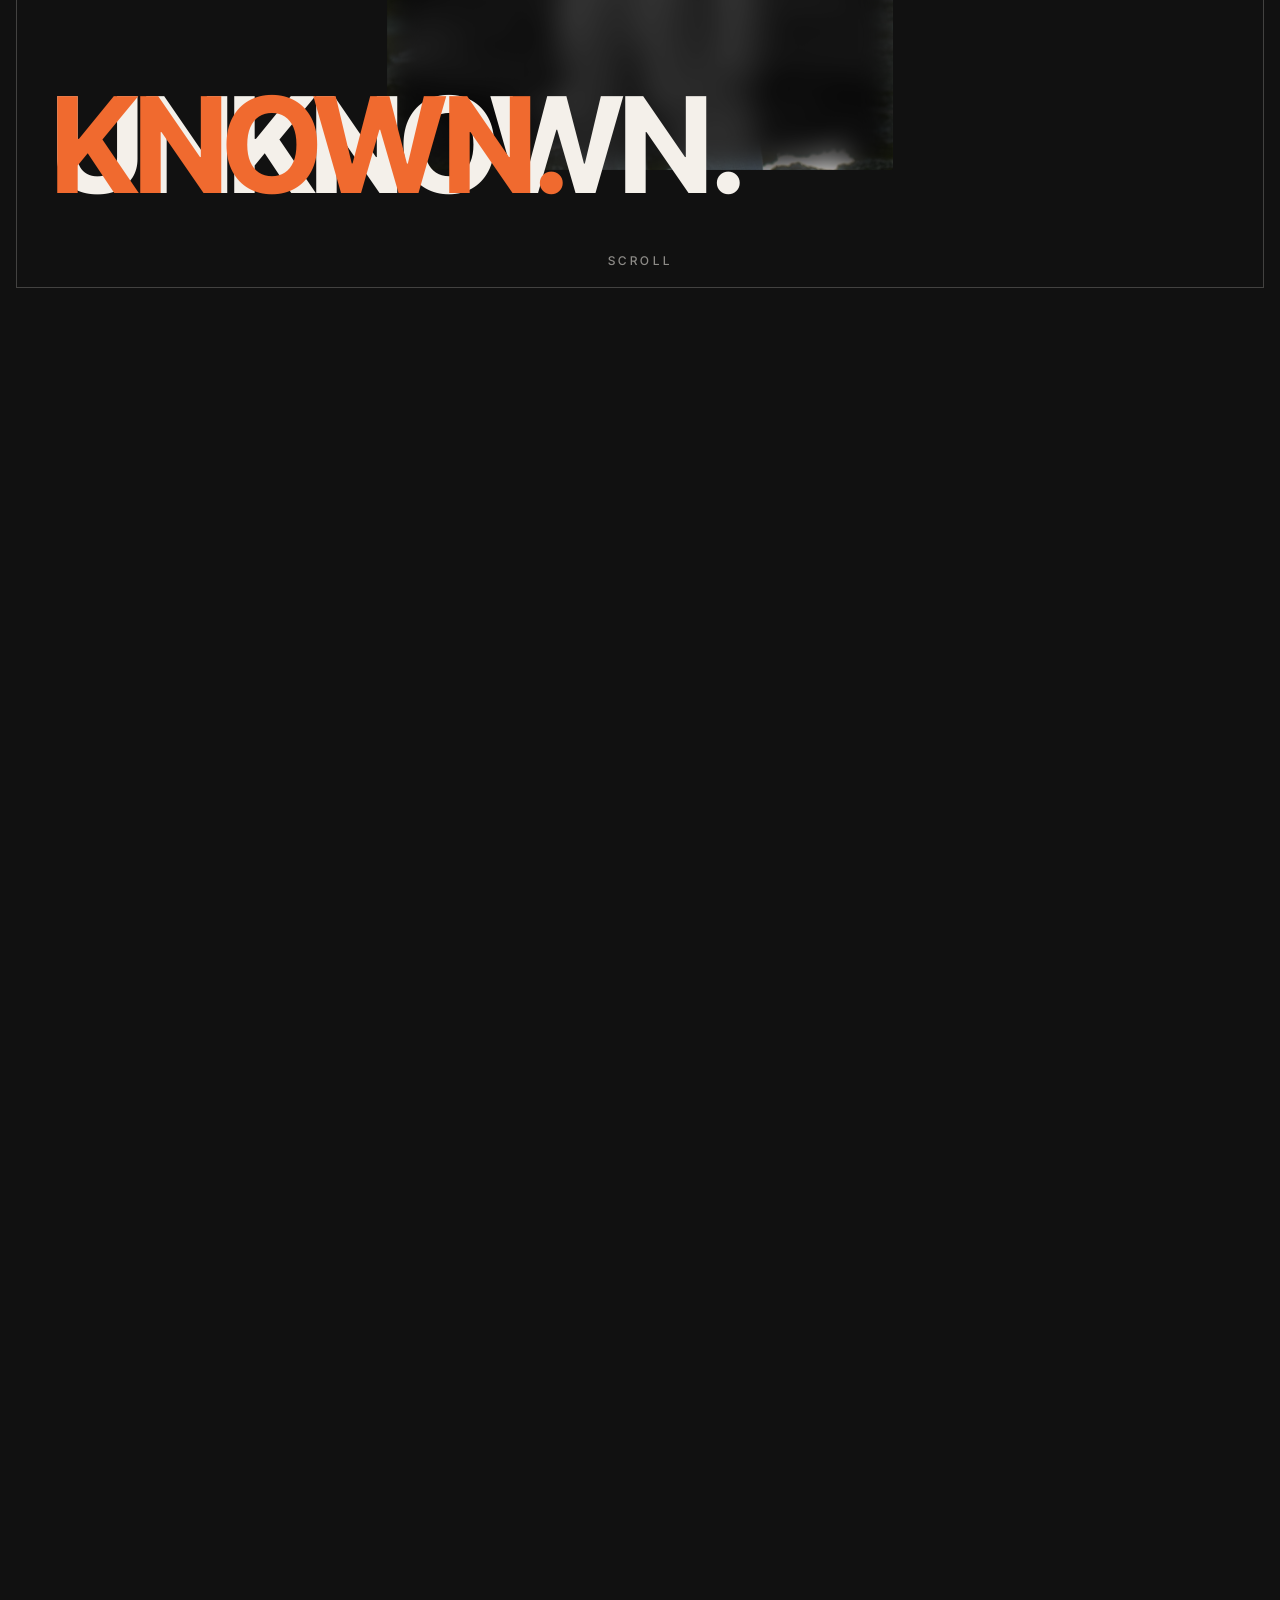
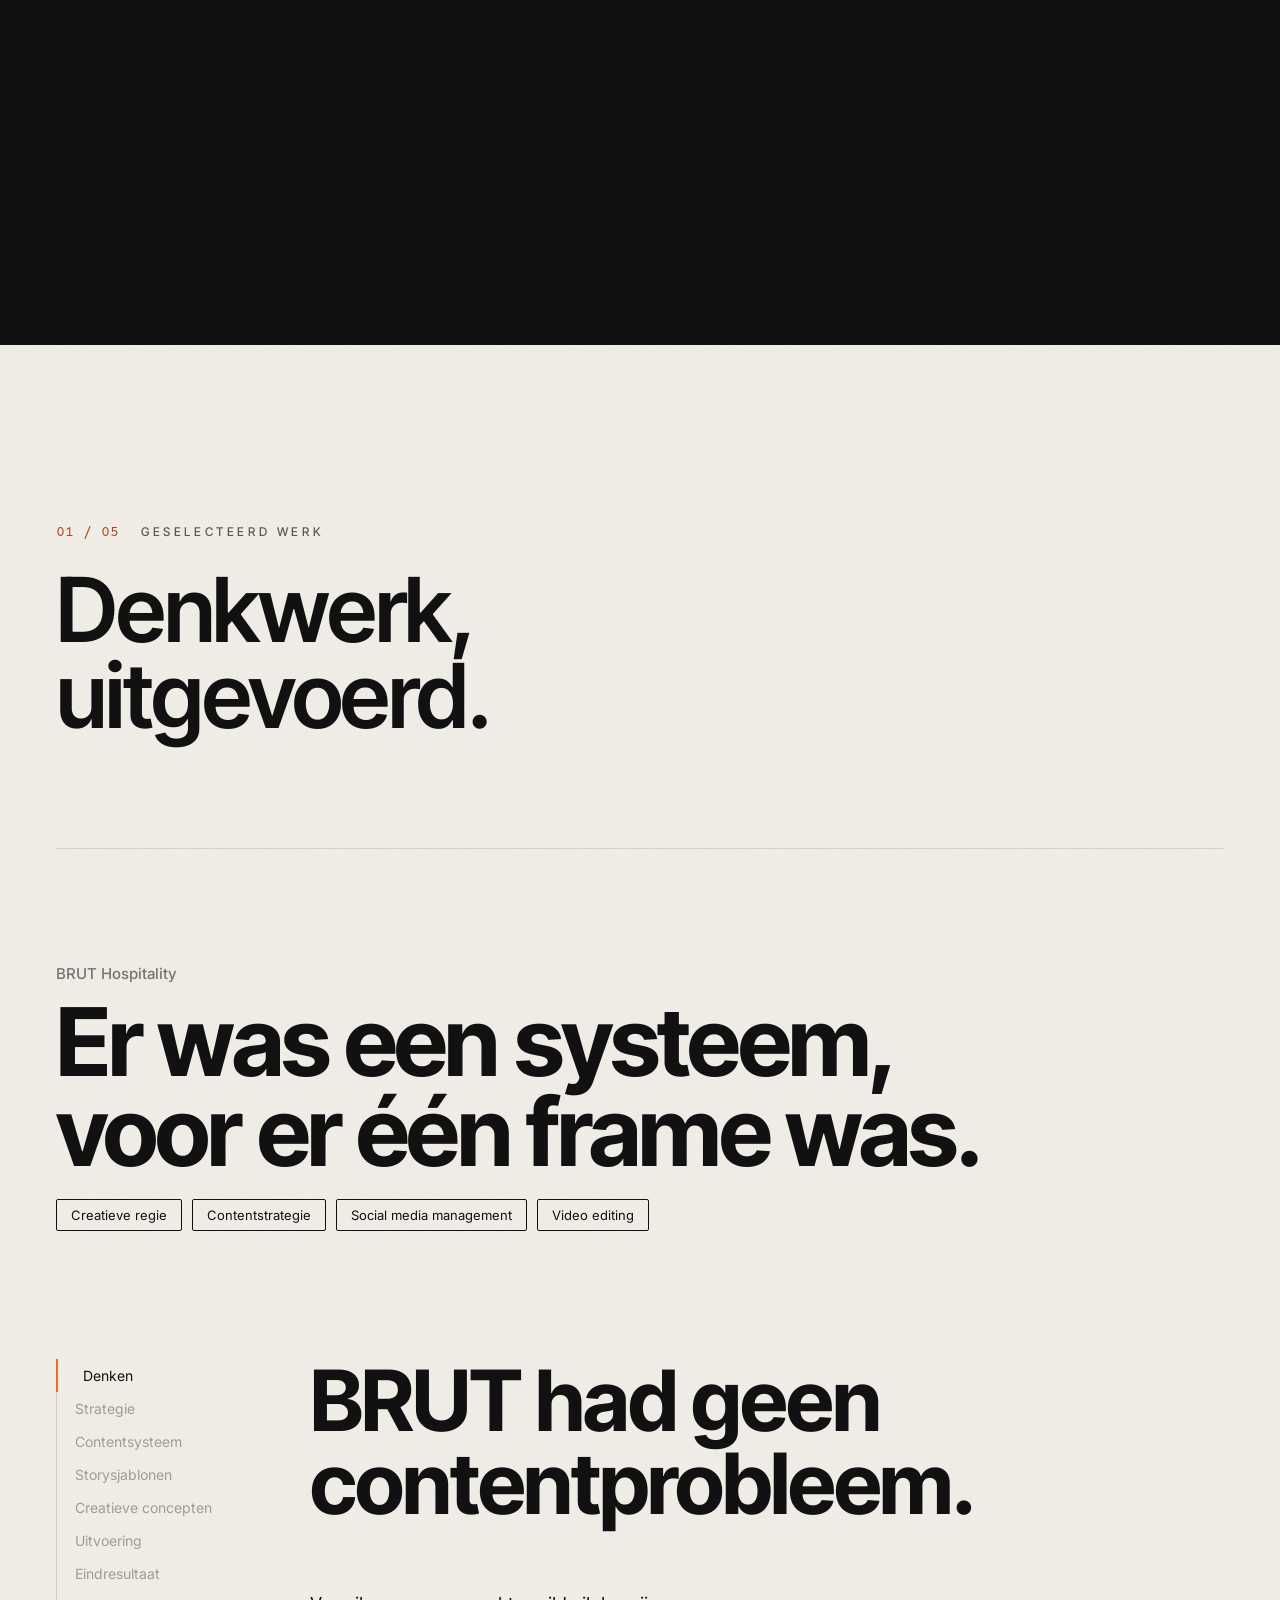
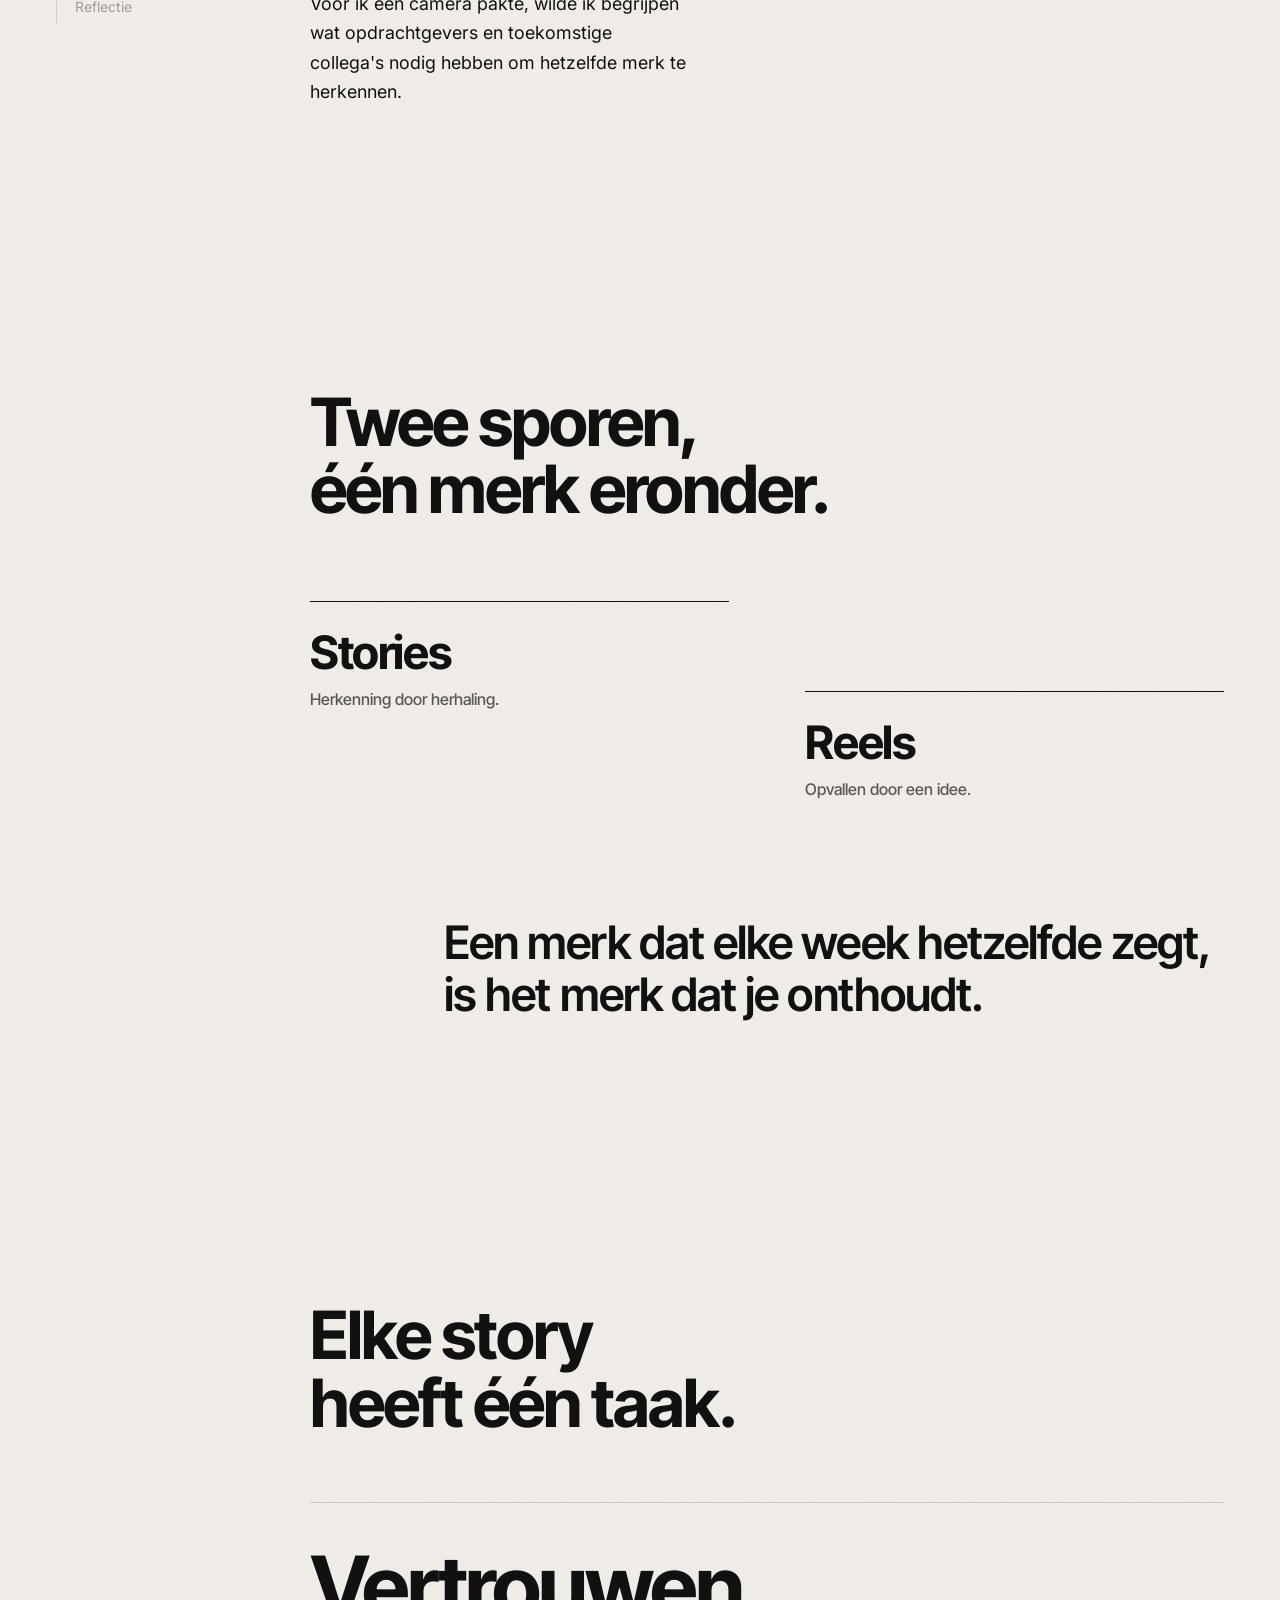
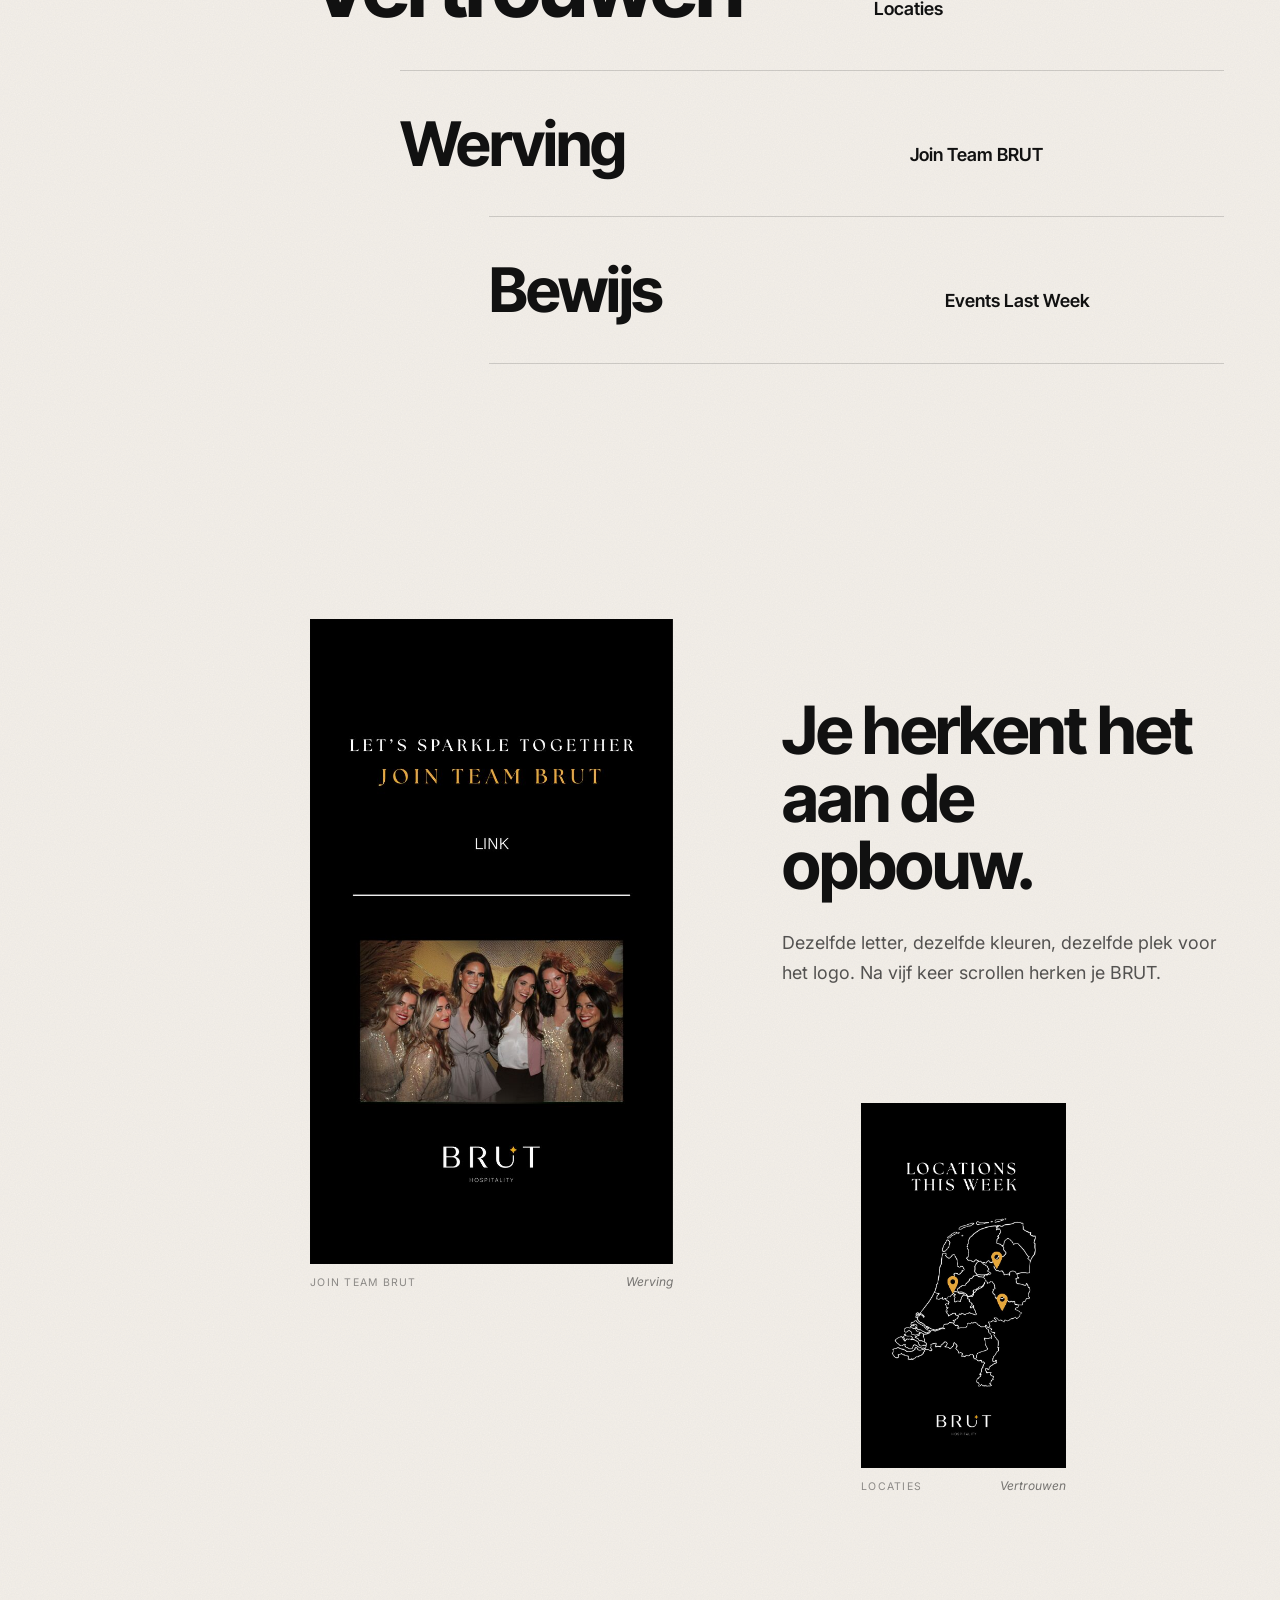
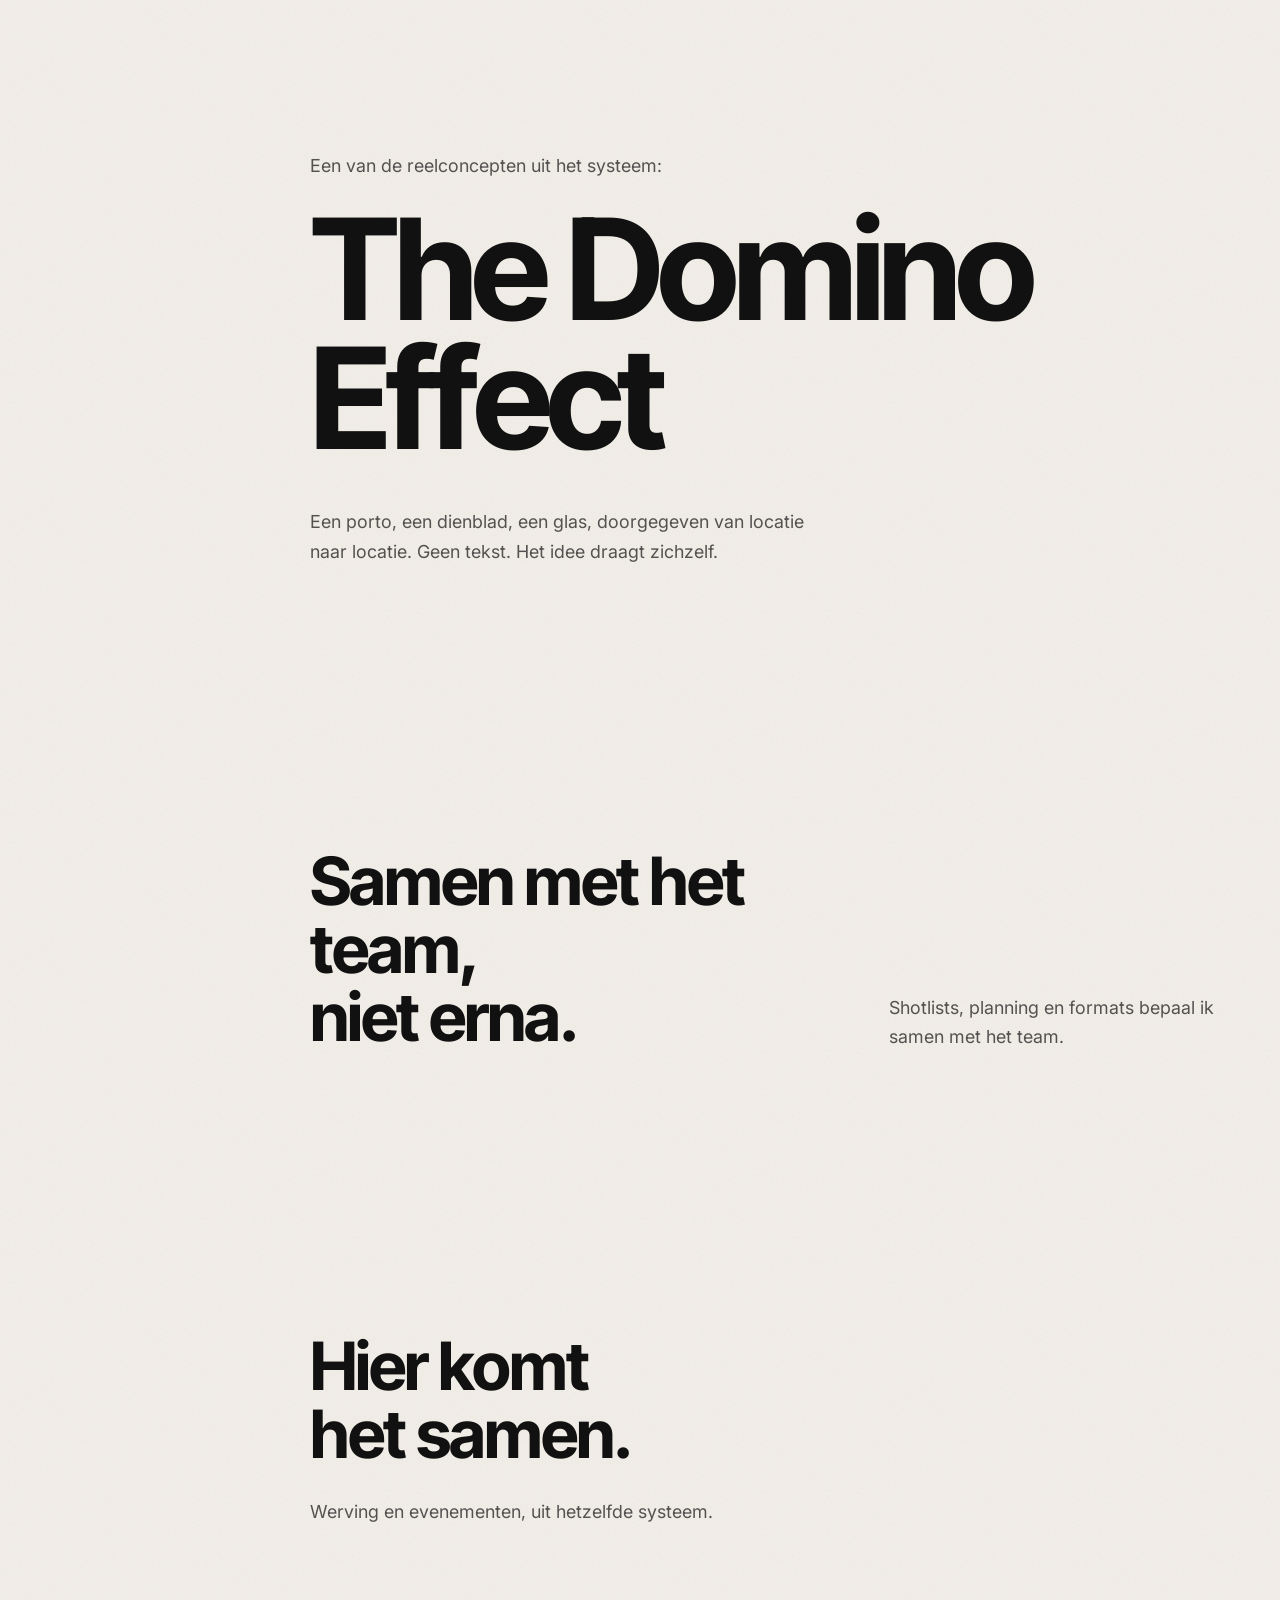
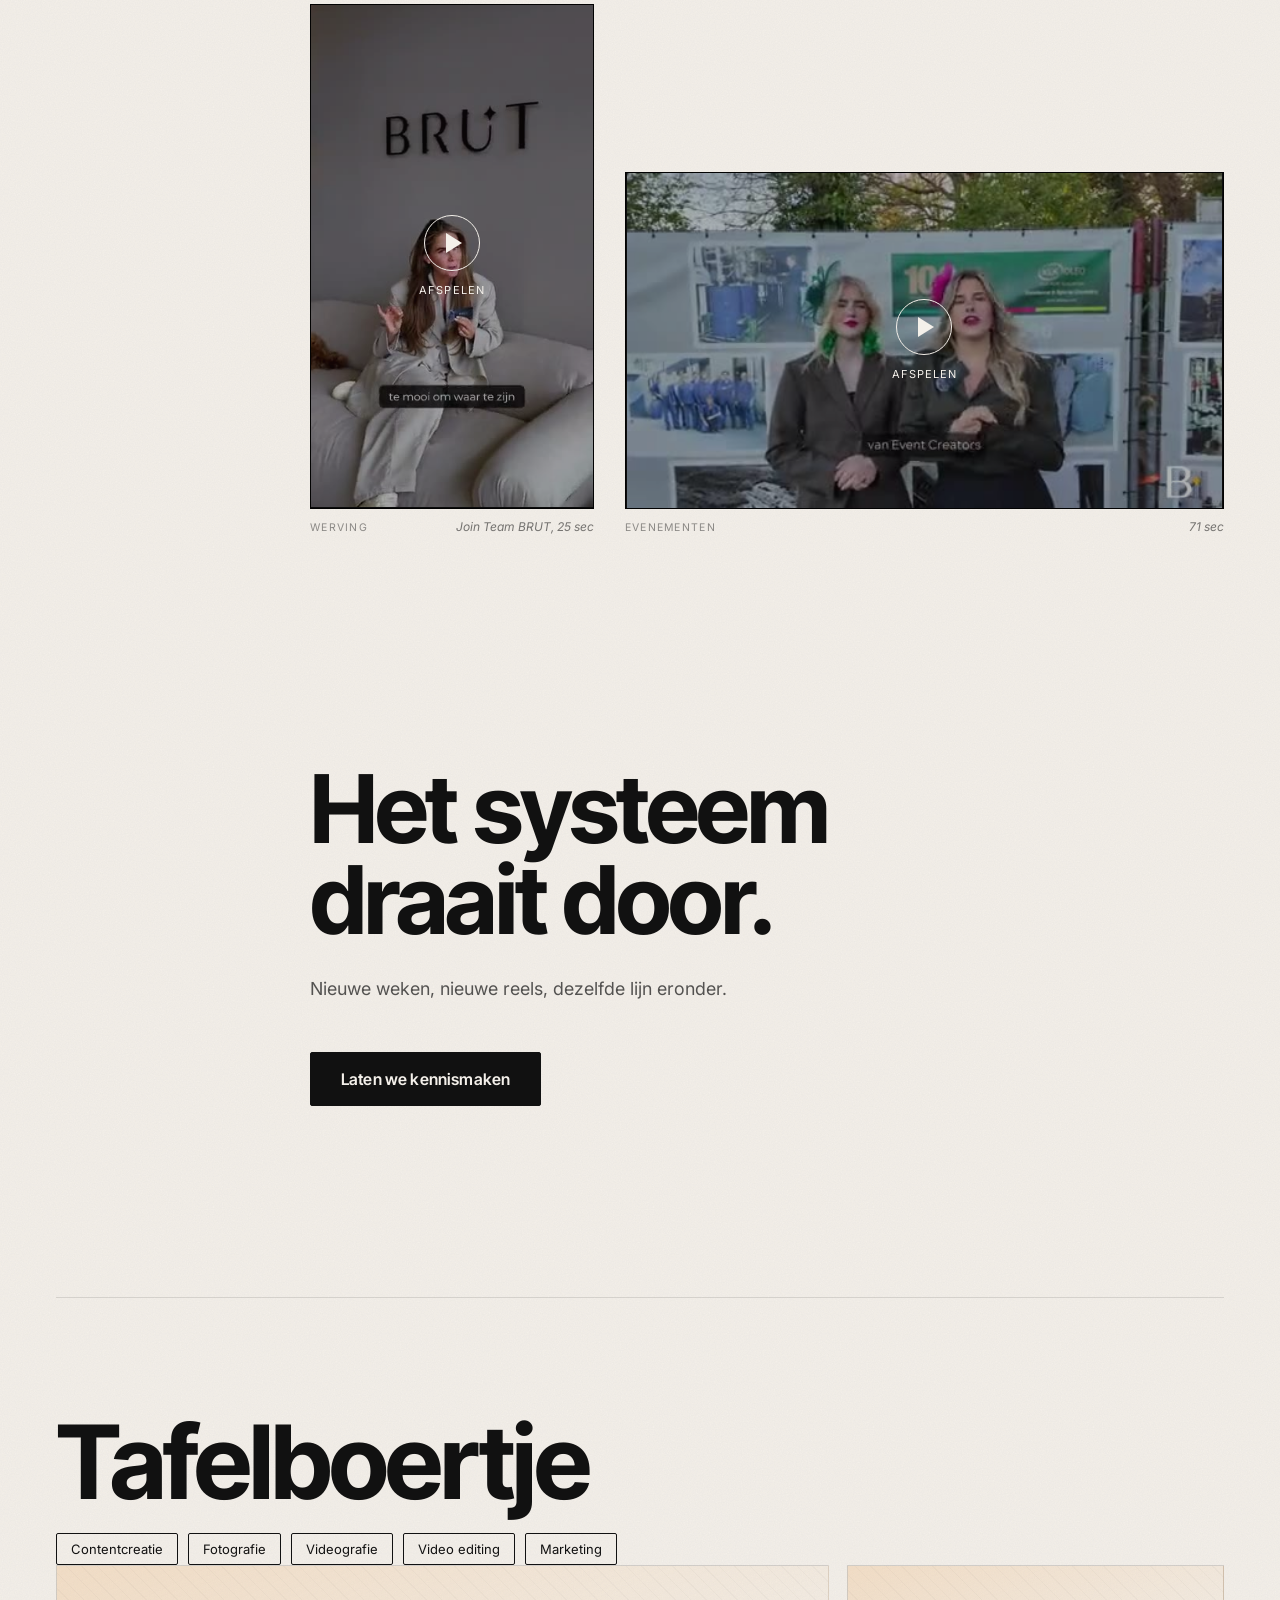
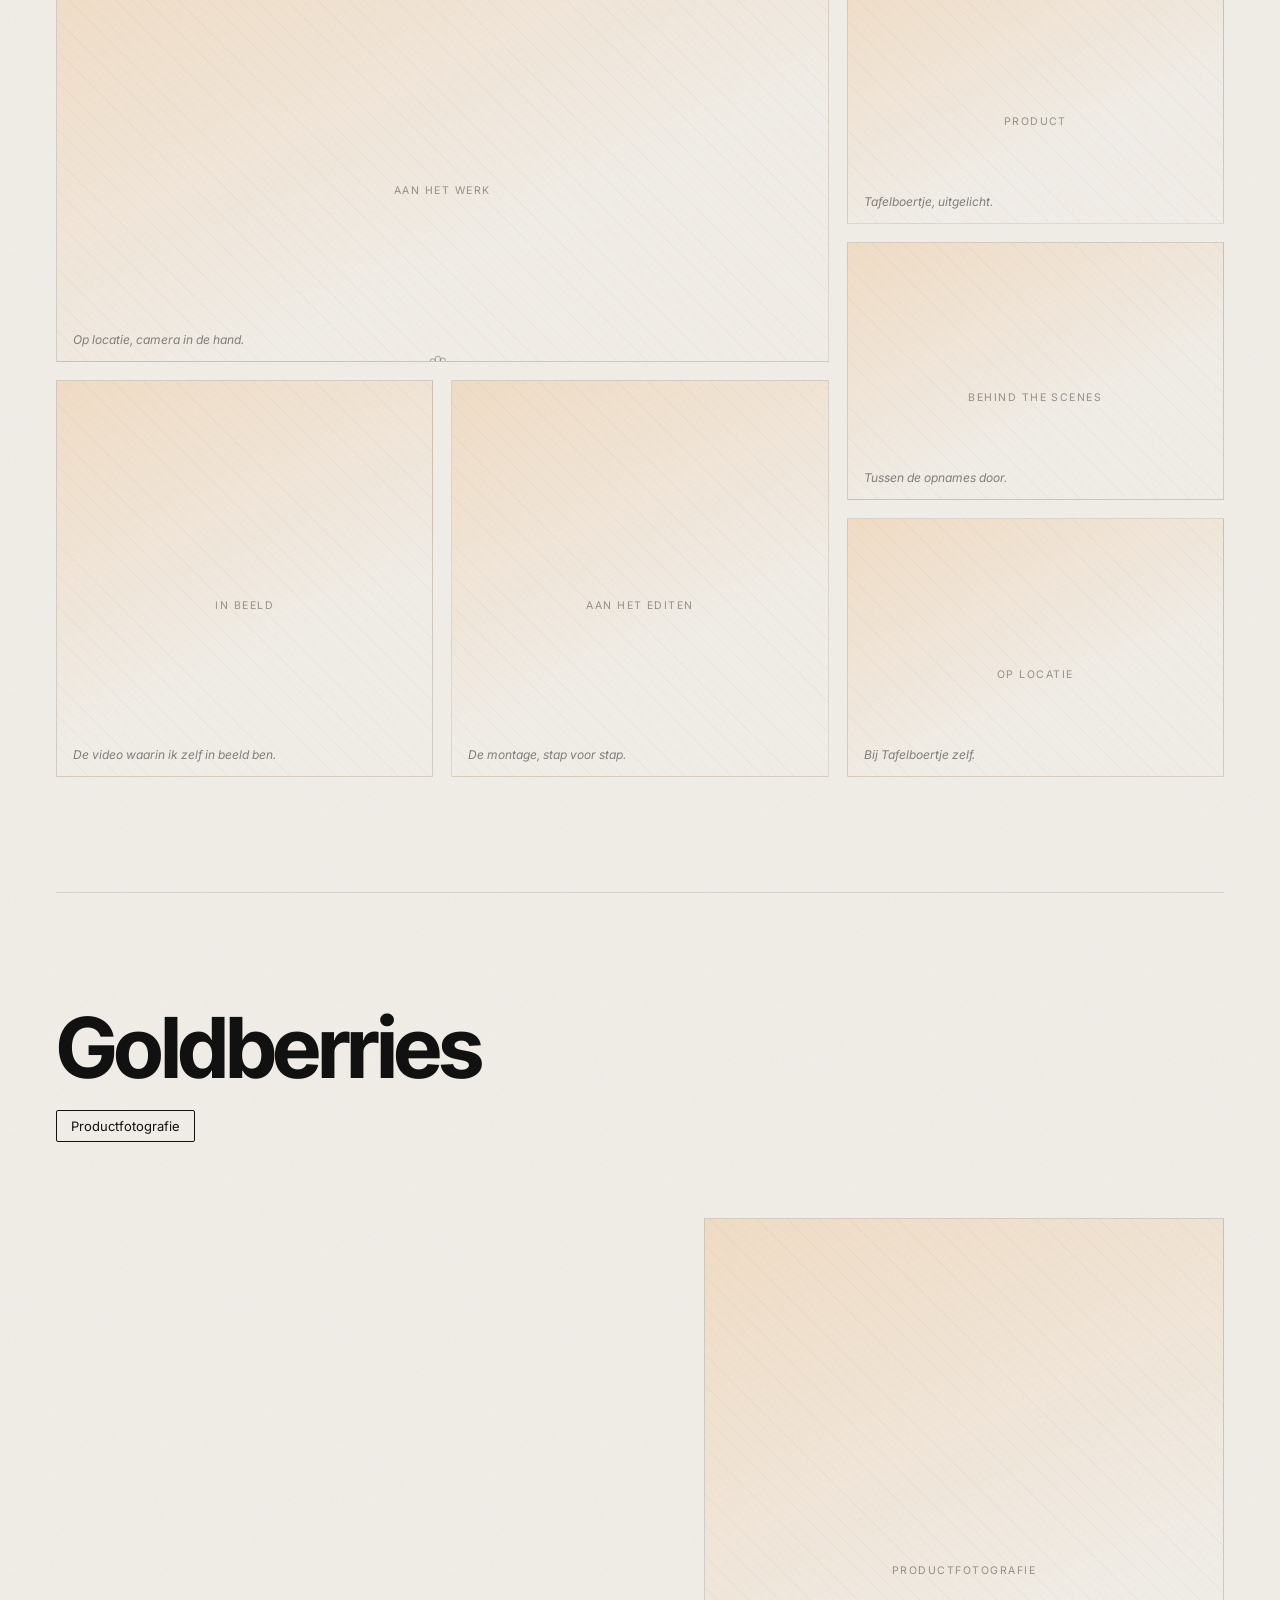
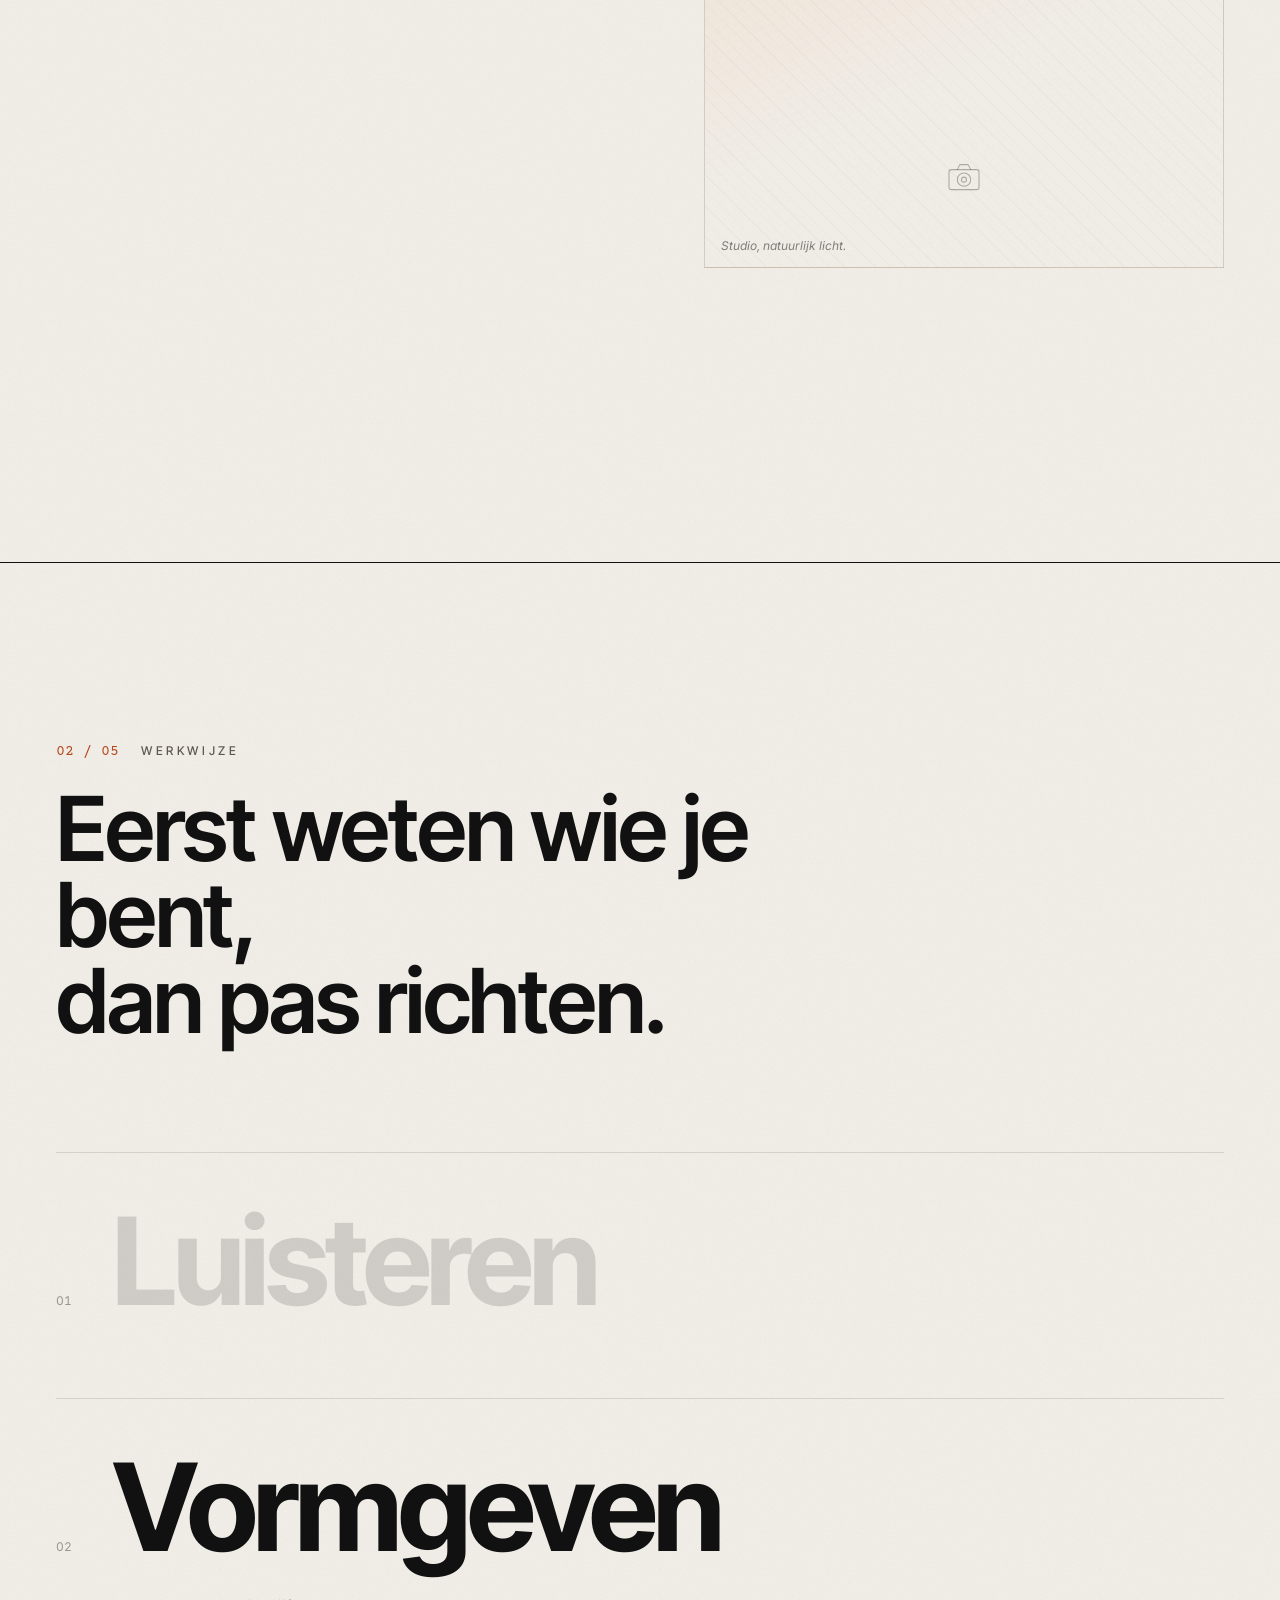
==== commit f5cc4f51: "Add files via upload" ====
--- a/index.html
+++ b/index.html
@@ -1,213 +1,26 @@
 <!doctype html>
 <html lang="nl">
 <head>
-<meta charset="UTF-8">
-<meta name="viewport" content="width=device-width, initial-scale=1.0">
-<title>KNOW ME — Creatieve studio voor strategie, branding en content</title>
-<meta name="description" content="KNOW ME is een creatieve studio opgericht door Nomie de Wilde. Ik begin niet met content — ik begin met begrijpen. Strategie, branding en content, in die volgorde.">
-<link rel="canonical" href="https://www.know-me.studio/index.html">
-
+<meta charset="utf-8">
+<meta name="viewport" content="width=device-width,initial-scale=1">
+<title>KNOW ME | Strategie en creatie voor merken met een duidelijke lijn</title>
+<meta name="description" content="KNOW ME is een jong Nederlands creatief bureau uit Enter, Twente. Jij runt je bedrijf. Ik bouw de lijn: strategie, branding en content.">
+<link rel="canonical" href="https://knowmeagency.nl/">
+<meta name="theme-color" content="#F4F0EA">
 <meta property="og:type" content="website">
+<meta property="og:locale" content="nl_NL">
 <meta property="og:site_name" content="KNOW ME">
-<meta property="og:title" content="KNOW ME — Creatieve studio voor strategie, branding en content">
-<meta property="og:description" content="Ik begin niet met content. Ik begin met begrijpen. Strategie, branding en content — in die volgorde.">
-<meta property="og:url" content="https://www.know-me.studio/index.html">
-<meta property="og:image" content="https://www.know-me.studio/assets/images/og-image.jpg">
-<meta property="og:locale" content="nl_NL">
+<meta property="og:title" content="KNOW ME | Let them KNOW your brand.">
+<meta property="og:description" content="Jij runt je bedrijf. Ik bouw de lijn.">
+<meta property="og:url" content="https://knowmeagency.nl/">
+<meta property="og:image" content="https://knowmeagency.nl/assets/og-image.png">
 <meta name="twitter:card" content="summary_large_image">
-<meta name="twitter:title" content="KNOW ME — Creatieve studio voor strategie, branding en content">
-<meta name="twitter:description" content="Ik begin niet met content. Ik begin met begrijpen.">
-<meta name="twitter:image" content="https://www.know-me.studio/assets/images/og-image.jpg">
-
-<meta name="theme-color" content="#111111">
-<link rel="icon" href="favicon.ico" sizes="any">
-<link rel="icon" href="assets/icons/favicon-32.png" type="image/png" sizes="32x32">
-<link rel="apple-touch-icon" href="assets/icons/apple-touch-icon.png">
-<link rel="manifest" href="site.webmanifest">
-
-<link rel="preconnect" href="https://fonts.googleapis.com">
-<link rel="preconnect" href="https://fonts.gstatic.com" crossorigin>
-<link rel="stylesheet" href="assets/css/style.css">
+<link rel="icon" href="/favicon.svg" type="image/svg+xml">
+<style>html,body{margin:0;background:#F4F0EA}</style>
 </head>
 <body>
-<a href="#main" class="skip-link">Direct naar inhoud</a>
-
-<header class="site-header">
-  <a href="index.html" class="logo">KNOW<span class="dot">・</span>ME</a>
-  <nav class="nav-desktop" aria-label="Hoofdnavigatie">
-    <a href="index.html" aria-current="page">Home</a>
-    <a href="work.html">Werk</a>
-    <a href="services.html">Diensten</a>
-    <a href="process.html">Werkwijze</a>
-    <a href="about.html">Over mij</a>
-    <a href="contact.html">Contact</a>
-  </nav>
-  <div class="nav-right">
-    <a href="contact.html" class="btn">Plan een gesprek
-      <svg class="arrow" viewBox="0 0 24 24" fill="none" stroke="currentColor" stroke-width="1.6" aria-hidden="true"><path d="M7 17L17 7M17 7H8M17 7V16" stroke-linecap="round" stroke-linejoin="round"/></svg>
-    </a>
-    <button class="nav-toggle" id="navToggle" aria-label="Menu openen" aria-expanded="false" aria-controls="navMobile"><span></span><span></span><span></span></button>
-  </div>
-</header>
-<div class="nav-mobile" id="navMobile">
-  <nav aria-label="Mobiele navigatie">
-    <a href="index.html">Home</a>
-    <a href="work.html">Werk</a>
-    <a href="services.html">Diensten</a>
-    <a href="process.html">Werkwijze</a>
-    <a href="about.html">Over mij</a>
-    <a href="contact.html">Contact</a>
-  </nav>
-</div>
-
-<main id="main">
-
-  <!--
-    Hero media: replace the placeholder block below with the real video once available, e.g.
-    <video autoplay muted loop playsinline poster="assets/images/hero-poster.jpg">
-      <source src="assets/videos/hero.mp4" type="video/mp4">
-    </video>
-  -->
-  <section class="hero-full">
-    <div class="media tone-ink" aria-hidden="true"><span class="ph-label">[ Hero Video ]</span></div>
-    <div class="hero-foot">
-      <span class="eyebrow">Strategie — Branding — Content</span>
-      <span class="scroll-cue"><span class="bar"></span>Scroll</span>
-    </div>
-    <div class="hero-copy">
-      <h1 class="hero-word hero-mask"><span class="hero-word-inner">KNOW ME</span></h1>
-      <h1 class="hero-word accent hero-mask"><span class="hero-word-inner">AGENCY</span></h1>
-    </div>
-  </section>
-
-  <section class="section-tight">
-    <div class="wrap">
-      <p class="display-2" style="max-width:16ch;" data-reveal>Ik begin niet met content.<br><span class="italic">Ik begin met begrijpen.</span></p>
-    </div>
-  </section>
-
-  <section class="section-mini">
-    <div class="wrap">
-      <div class="media ratio-cinema tone-ink" data-parallax="0.05" data-reveal><span class="ph-label">[ Behind the scenes ]</span></div>
-    </div>
-  </section>
-
-  <section class="section divider">
-    <div class="wrap">
-      <div class="grid">
-        <div style="grid-column:2 / span 4;" data-reveal>
-          <span class="label">Mijn aanpak</span>
-          <p class="body-m mt-16">Elke ondernemer die ik spreek krijgt dezelfde eerste vraag, en ik stel hem met plezier. Wat maakt jou nou echt anders? Niet je logo. Niet je laatste tien posts.</p>
-        </div>
-        <div style="grid-column:7 / span 5;" data-reveal>
-          <p class="body-m">Strategie voor branding. Branding voor content. Trager op dag één, onmisbaar op dag duizend — en dat werkt.</p>
-        </div>
-      </div>
-    </div>
-  </section>
-
-  <section class="section divider" style="background:var(--paper-deep);">
-    <div class="wrap">
-      <div class="eyebrow" data-reveal>Wat ik doe</div>
-      <h2 class="display-2 mt-24" data-reveal>Drie disciplines. <span class="italic">Eén doel.</span></h2>
-      <div class="grid mt-64" data-reveal-group>
-        <div style="grid-column:span 4;" class="card" data-reveal><span class="seq-num" data-count="1">01</span><h3 class="display-3 mt-16">Strategie</h3><p class="body-m mt-16">Wie je aanspreekt. Wat je wil dat ze voelen. Waar je naartoe gaat. Voordat er iets wordt gemaakt.</p></div>
-        <div style="grid-column:span 4;" class="card" data-reveal><span class="seq-num" data-count="2">02</span><h3 class="display-3 mt-16">Branding</h3><p class="body-m mt-16">Een identiteit die blijft hangen. Geen moodboard. Beeld en toon die overal jouw merk zijn.</p></div>
-        <div style="grid-column:span 4;" class="card" data-reveal><span class="seq-num" data-count="3">03</span><h3 class="display-3 mt-16">Content</h3><p class="body-m mt-16">Het zichtbare resultaat. Foto, video, tekst — binnen een systeem. Nooit los verzonnen, altijd met plezier gemaakt.</p></div>
-      </div>
-
-      <div class="mt-64" data-reveal aria-hidden="true">
-        <svg viewBox="0 0 1200 140" width="100%" height="120" preserveAspectRatio="none" style="overflow:visible;">
-          <path id="converge-path" d="M 100 10 C 300 10, 500 110, 600 110 C 700 110, 900 10, 1100 10" fill="none" stroke="#F06A2F" stroke-width="1.4"/>
-          <circle class="converge-dot" id="dot-start" cx="100" cy="10" r="4" fill="#F06A2F"/>
-          <circle class="converge-dot" id="dot-mid" cx="600" cy="110" r="5" fill="#111111"/>
-          <circle class="converge-dot" id="dot-end" cx="1100" cy="10" r="4" fill="#F06A2F"/>
-        </svg>
-      </div>
-
-      <div class="grid" data-reveal>
-        <div style="grid-column:4 / span 6;text-align:center;">
-          <p class="display-3">Merken helpen bouwen aan een <span class="italic">herkenbare identiteit online.</span></p>
-          <a href="services.html" class="text-link mt-32" style="margin-top:24px;">Bekijk diensten</a>
-          <p class="label mt-24" style="margin-top:20px;">Ook mogelijk: losse producties — UGC, video, fotografie</p>
-        </div>
-      </div>
-    </div>
-  </section>
-
-  <section class="section">
-    <div class="wrap">
-      <div class="flex justify-between items-center" style="flex-wrap:wrap;gap:16px;">
-        <div><div class="eyebrow" data-reveal>Uitgelicht werk</div><h2 class="display-2 mt-24" data-reveal>Merken die ik met plezier <span class="italic">heb helpen groeien.</span></h2></div>
-        <a href="work.html" class="text-link hide-mobile" data-reveal>Bekijk al het werk</a>
-      </div>
-      <div class="grid mt-64" data-reveal-group>
-        <a href="case-brut.html" style="grid-column:span 4;" data-reveal>
-          <div class="media ratio-portrait tone-ink"><span class="ph-label">[ BRUT Case Video ]</span></div>
-          <h3 class="display-3 mt-24">BRUT Hospitality</h3><p class="body-m mt-16">Employer branding in opbouw. Van binnenuit, stap voor stap.</p>
-        </a>
-        <a href="case-tafelboertje.html" style="grid-column:span 4;" data-reveal>
-          <div class="media ratio-portrait"><span class="ph-label">[ Tafelboertje Content ]</span></div>
-          <h3 class="display-3 mt-24">Tafelboertje</h3><p class="body-m mt-16">Verkoop en merk, allebei door mij.</p>
-        </a>
-        <a href="case-goldberries.html" style="grid-column:span 4;" data-reveal>
-          <div class="media ratio-portrait tone-accent"><span class="ph-label">[ Goldberries Photography ]</span></div>
-          <h3 class="display-3 mt-24">Goldberries</h3><p class="body-m mt-16">Weinig beeld. Veel impact.</p>
-        </a>
-      </div>
-    </div>
-  </section>
-
-  <section class="section pull-quote">
-    <div class="wrap">
-      <p data-reveal>Ik denk niet vanuit content.<br><span class="italic">Ik denk vanuit het bedrijf.</span></p>
-    </div>
-  </section>
-
-  <section class="section divider" style="background:var(--paper-deep);">
-    <div class="wrap">
-      <div class="grid">
-        <div style="grid-column:span 5;" data-reveal>
-          <div class="media ratio-square" data-parallax="0.04"><span class="ph-label">[ Portrait Photo ]</span></div>
-        </div>
-        <div style="grid-column:7 / span 6;" data-reveal>
-          <div class="eyebrow">Wie erachter zit</div>
-          <p class="display-3 mt-24">Ik ben geen bureau-eigenaar geworden omdat ik dat wilde. Ik ben gestart omdat niets me zoveel energie geeft als een bedrijf zien groeien.</p>
-          <p class="body-m mt-24">Mediavormgeving gaf me het oog. De verkoop bij Tafelboertje en de horeca gaven me de rest.</p>
-          <a href="about.html" class="text-link mt-32" style="margin-top:24px;">Lees mijn verhaal</a>
-        </div>
-      </div>
-    </div>
-  </section>
-
-  <section class="section">
-    <div class="wrap" style="text-align:center;">
-      <h2 class="display-1" data-reveal>Laten we ontdekken wat<br><span class="italic">jouw merk kan worden.</span></h2>
-      <a href="contact.html" class="btn mt-64" style="margin-top:40px;" data-reveal>Plan een gesprek
-        <svg class="arrow" viewBox="0 0 24 24" fill="none" stroke="currentColor" stroke-width="1.6" aria-hidden="true"><path d="M7 17L17 7M17 7H8M17 7V16" stroke-linecap="round" stroke-linejoin="round"/></svg>
-      </a>
-    </div>
-  </section>
-
-</main>
-
-<footer class="site-footer">
-  <div class="wrap">
-    <div class="footer-cta">
-      <h2 class="display-2">Klaar om<br>gekend te worden?</h2>
-      <a href="contact.html" class="btn ghost" style="border-color:rgba(244,240,234,.4);color:var(--paper);">Start een gesprek
-        <svg class="arrow" viewBox="0 0 24 24" fill="none" stroke="currentColor" stroke-width="1.6" aria-hidden="true"><path d="M7 17L17 7M17 7H8M17 7V16" stroke-linecap="round" stroke-linejoin="round"/></svg>
-      </a>
-    </div>
-    <div class="footer-grid">
-      <div class="footer-col"><span class="label">Navigeren</span><a href="work.html">Werk</a><a href="services.html">Diensten</a><a href="process.html">Werkwijze</a><a href="about.html">Over mij</a></div>
-      <div class="footer-col"><span class="label">Studio</span><p>KNOW ME</p><p>Opgericht door Nomie de Wilde</p><p>Nederland</p></div>
-      <div class="footer-col"><span class="label">Contact</span><a href="mailto:hello@know-me.studio">hello@know-me.studio</a><a href="https://instagram.com" target="_blank" rel="noopener noreferrer">Instagram</a><a href="https://linkedin.com" target="_blank" rel="noopener noreferrer">LinkedIn</a></div>
-    </div>
-    <div class="footer-bottom"><span>© <span data-year></span> KNOW ME. Alle rechten voorbehouden.</span><span>Strategie — Branding — Content</span></div>
-  </div>
-</footer>
-
-<script src="assets/js/script.js"></script>
+<div id="root"></div>
+<noscript><main style="font-family:system-ui;padding:48px;max-width:560px"><h1>KNOW ME</h1><p>Jij runt je bedrijf. Ik bouw de lijn.</p><p>Mail naar <a href="mailto:nomie@knowmeagency.nl">nomie@knowmeagency.nl</a>.</p></main></noscript>
+<script src="/assets/js/app.js" defer></script>
 </body>
 </html>
